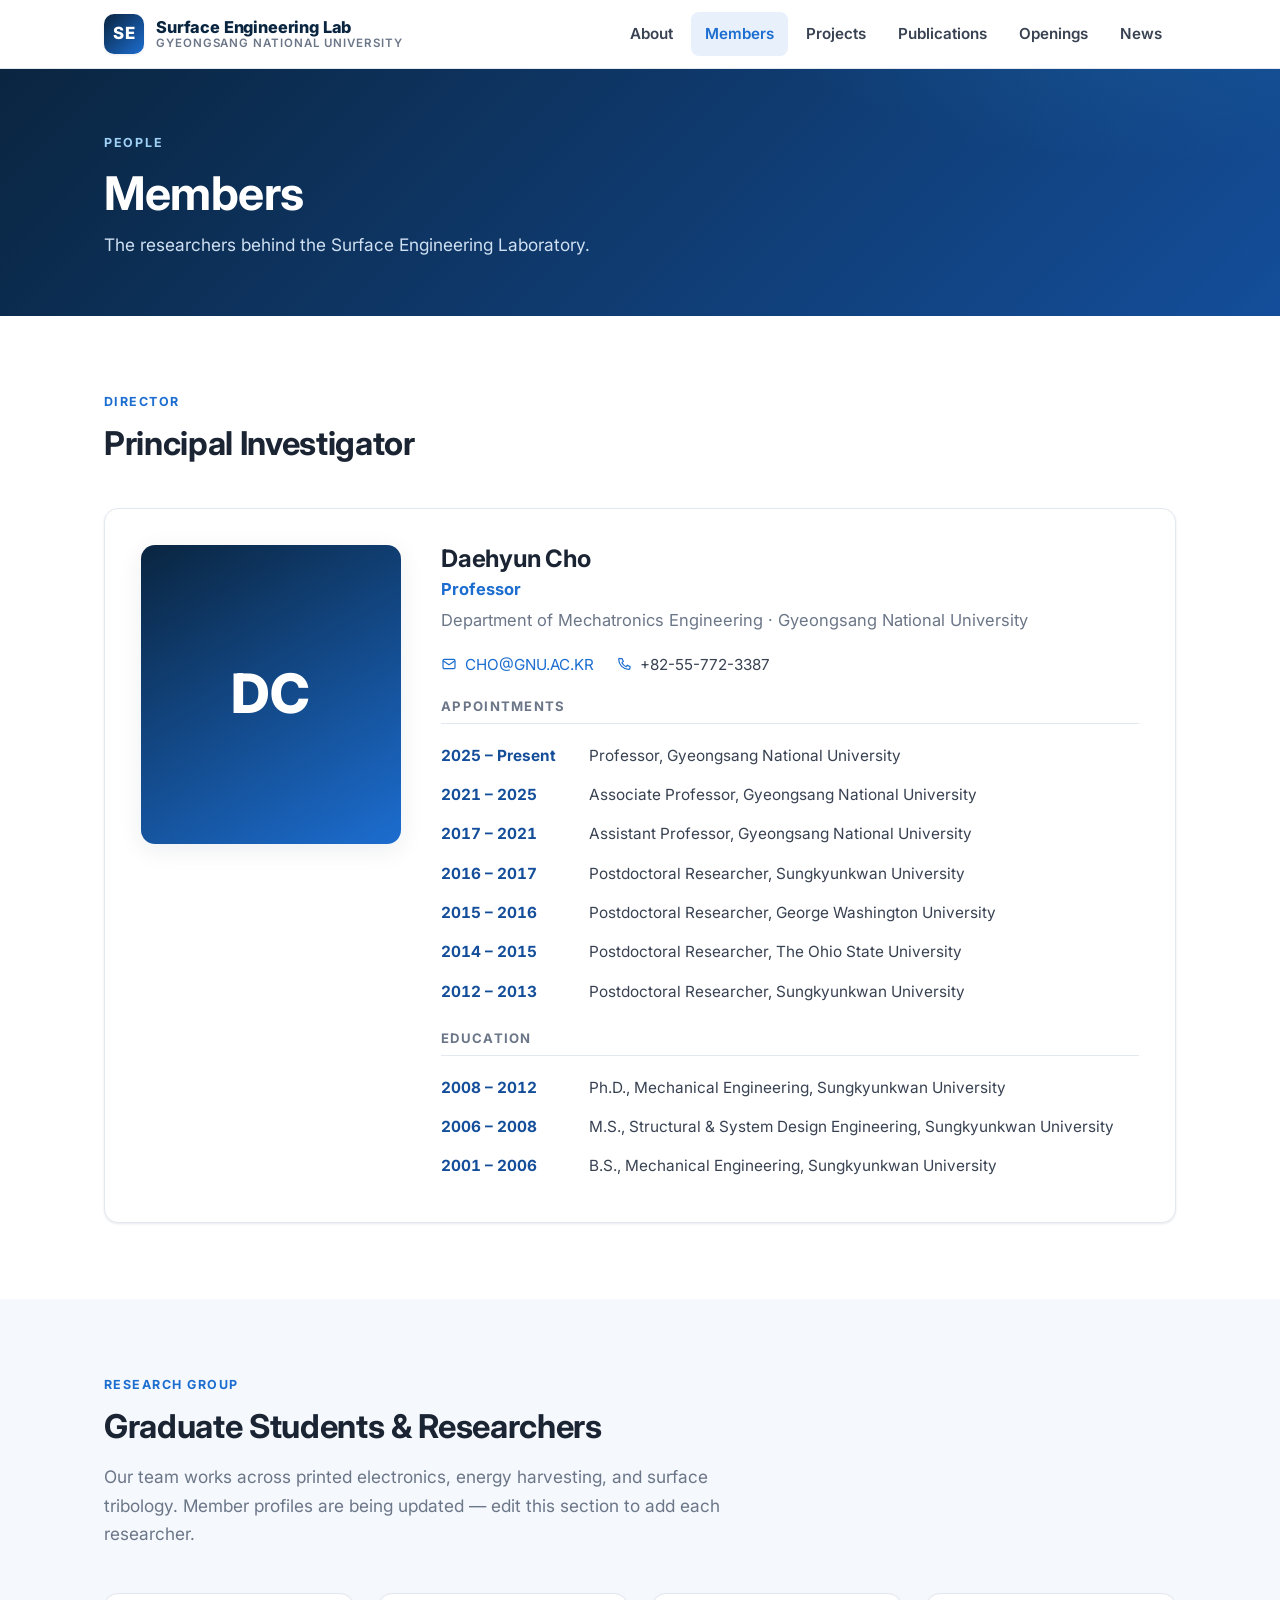
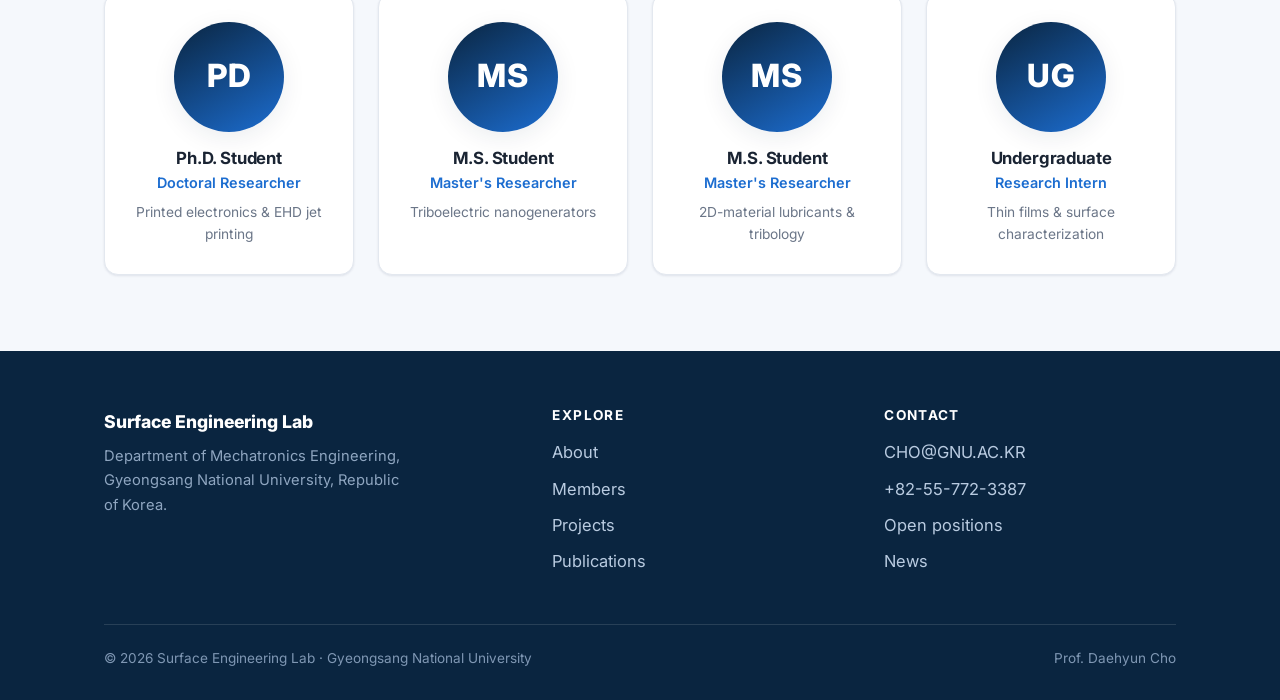
==== members.html @ e415a3ab "Add files via upload" ====
<!DOCTYPE html>
<html lang="en">
<head>
<meta charset="UTF-8" />
<meta name="viewport" content="width=device-width, initial-scale=1.0" />
<title>Members · Surface Engineering Lab</title>
<meta name="description" content="People of the Surface Engineering Laboratory — Prof. Daehyun Cho and lab members." />
<link rel="preconnect" href="https://fonts.googleapis.com" />
<link rel="preconnect" href="https://fonts.gstatic.com" crossorigin />
<link href="https://fonts.googleapis.com/css2?family=Inter:wght@400;500;600;700;800&display=swap" rel="stylesheet" />
<link rel="stylesheet" href="style.css" />
</head>
<body>

<header class="site-header">
  <nav class="nav">
    <a class="brand" href="index.html">
      <span class="logo">SE</span>
      <span class="brand-text">
        <span class="name">Surface Engineering Lab</span>
        <span class="sub">Gyeongsang National University</span>
      </span>
    </a>
    <button class="nav-toggle" aria-label="Toggle menu" onclick="document.getElementById('menu').classList.toggle('open')">
      <span></span><span></span><span></span>
    </button>
    <ul class="nav-links" id="menu">
      <li><a href="index.html">About</a></li>
      <li><a href="members.html" class="active">Members</a></li>
      <li><a href="projects.html">Projects</a></li>
      <li><a href="publications.html">Publications</a></li>
      <li><a href="openings.html">Openings</a></li>
      <li><a href="news.html">News</a></li>
    </ul>
  </nav>
</header>

<div class="page-head">
  <div class="container">
    <div class="kicker">People</div>
    <h1>Members</h1>
    <p>The researchers behind the Surface Engineering Laboratory.</p>
  </div>
</div>

<!-- ===== Director ===== -->
<section>
  <div class="container">
    <div class="section-head">
      <div class="kicker">Director</div>
      <h2>Principal Investigator</h2>
    </div>

    <div class="profile">
      <div class="avatar"><span class="initials">DC</span></div>
      <div class="profile-body">
        <h3>Daehyun Cho</h3>
        <div class="profile-role">Professor</div>
        <div class="profile-affil">Department of Mechatronics Engineering · Gyeongsang National University</div>

        <div class="contact-row">
          <span>
            <svg viewBox="0 0 24 24" fill="none" stroke="currentColor" stroke-width="1.8"><rect x="3" y="5" width="18" height="14" rx="2"/><path d="M3 7l9 6 9-6"/></svg>
            <a href="mailto:CHO@GNU.AC.KR">CHO@GNU.AC.KR</a>
          </span>
          <span>
            <svg viewBox="0 0 24 24" fill="none" stroke="currentColor" stroke-width="1.8"><path d="M4 5c0 8 7 15 15 15 1 0 2-1 2-2v-2l-4-2-2 2c-2-1-5-4-6-6l2-2-2-4H6C5 3 4 4 4 5z"/></svg>
            +82-55-772-3387
          </span>
        </div>

        <div class="cv-block">
          <h4>Appointments</h4>
          <ul class="timeline">
            <li><span class="yr">2025 – Present</span><span class="what">Professor, Gyeongsang National University</span></li>
            <li><span class="yr">2021 – 2025</span><span class="what">Associate Professor, Gyeongsang National University</span></li>
            <li><span class="yr">2017 – 2021</span><span class="what">Assistant Professor, Gyeongsang National University</span></li>
            <li><span class="yr">2016 – 2017</span><span class="what">Postdoctoral Researcher, Sungkyunkwan University</span></li>
            <li><span class="yr">2015 – 2016</span><span class="what">Postdoctoral Researcher, George Washington University</span></li>
            <li><span class="yr">2014 – 2015</span><span class="what">Postdoctoral Researcher, The Ohio State University</span></li>
            <li><span class="yr">2012 – 2013</span><span class="what">Postdoctoral Researcher, Sungkyunkwan University</span></li>
          </ul>
        </div>

        <div class="cv-block">
          <h4>Education</h4>
          <ul class="timeline">
            <li><span class="yr">2008 – 2012</span><span class="what">Ph.D., Mechanical Engineering, Sungkyunkwan University</span></li>
            <li><span class="yr">2006 – 2008</span><span class="what">M.S., Structural &amp; System Design Engineering, Sungkyunkwan University</span></li>
            <li><span class="yr">2001 – 2006</span><span class="what">B.S., Mechanical Engineering, Sungkyunkwan University</span></li>
          </ul>
        </div>
      </div>
    </div>
  </div>
</section>

<!-- ===== Group members =====
     NOTE: Replace the placeholder cards below with your actual lab members.
     Duplicate a <div class="card member"> block for each person and edit the
     initials, name, role, and research topic. -->
<section class="section-alt">
  <div class="container">
    <div class="section-head">
      <div class="kicker">Research Group</div>
      <h2>Graduate Students &amp; Researchers</h2>
      <p>Our team works across printed electronics, energy harvesting, and surface tribology. Member profiles are being updated — edit this section to add each researcher.</p>
    </div>

    <div class="grid grid-4">
      <div class="card member">
        <div class="avatar"><span class="initials">PD</span></div>
        <h4>Ph.D. Student</h4>
        <div class="role">Doctoral Researcher</div>
        <div class="topic">Printed electronics &amp; EHD jet printing</div>
      </div>
      <div class="card member">
        <div class="avatar"><span class="initials">MS</span></div>
        <h4>M.S. Student</h4>
        <div class="role">Master's Researcher</div>
        <div class="topic">Triboelectric nanogenerators</div>
      </div>
      <div class="card member">
        <div class="avatar"><span class="initials">MS</span></div>
        <h4>M.S. Student</h4>
        <div class="role">Master's Researcher</div>
        <div class="topic">2D-material lubricants &amp; tribology</div>
      </div>
      <div class="card member">
        <div class="avatar"><span class="initials">UG</span></div>
        <h4>Undergraduate</h4>
        <div class="role">Research Intern</div>
        <div class="topic">Thin films &amp; surface characterization</div>
      </div>
    </div>
  </div>
</section>

<footer class="site-footer">
  <div class="container">
    <div class="footer-grid">
      <div class="footer-brand">
        <div class="name">Surface Engineering Lab</div>
        <p>Department of Mechatronics Engineering, Gyeongsang National University, Republic of Korea.</p>
      </div>
      <div>
        <h4>Explore</h4>
        <ul class="footer-links">
          <li><a href="index.html">About</a></li>
          <li><a href="members.html">Members</a></li>
          <li><a href="projects.html">Projects</a></li>
          <li><a href="publications.html">Publications</a></li>
        </ul>
      </div>
      <div>
        <h4>Contact</h4>
        <ul class="footer-links">
          <li><a href="mailto:CHO@GNU.AC.KR">CHO@GNU.AC.KR</a></li>
          <li>+82-55-772-3387</li>
          <li><a href="openings.html">Open positions</a></li>
          <li><a href="news.html">News</a></li>
        </ul>
      </div>
    </div>
    <div class="footer-bottom">
      <span>© 2026 Surface Engineering Lab · Gyeongsang National University</span>
      <span>Prof. Daehyun Cho</span>
    </div>
  </div>
</footer>

</body>
</html>
---- style.css ----
/* =========================================================
   Surface Engineering Lab — Shared Stylesheet
   Deep blue academic theme
   ========================================================= */

:root {
  --navy:        #0a2540;
  --navy-2:      #103a63;
  --blue:        #1c6dd0;
  --blue-dark:   #144e9a;
  --blue-light:  #e8f1fb;
  --accent:      #2f9ce0;
  --ink:         #1a2433;
  --body:        #43506180;
  --text:        #384252;
  --muted:       #6b7688;
  --line:        #e3e8ef;
  --bg:          #ffffff;
  --bg-soft:     #f5f8fc;
  --bg-softer:   #eef3f9;
  --shadow-sm:   0 1px 3px rgba(10,37,64,.06), 0 1px 2px rgba(10,37,64,.04);
  --shadow-md:   0 6px 24px rgba(10,37,64,.08);
  --shadow-lg:   0 18px 48px rgba(10,37,64,.14);
  --radius:      14px;
  --radius-sm:   9px;
  --maxw:        1120px;
  --font: "Inter", -apple-system, BlinkMacSystemFont, "Segoe UI", Roboto, Helvetica, Arial, sans-serif;
}

* { box-sizing: border-box; }

html { scroll-behavior: smooth; }

body {
  margin: 0;
  font-family: var(--font);
  color: var(--text);
  background: var(--bg);
  line-height: 1.65;
  font-size: 16.5px;
  -webkit-font-smoothing: antialiased;
  text-rendering: optimizeLegibility;
}

h1, h2, h3, h4 { color: var(--ink); line-height: 1.2; margin: 0 0 .5em; font-weight: 700; letter-spacing: -.01em; }
h1 { font-size: clamp(2rem, 4vw, 2.9rem); }
h2 { font-size: clamp(1.5rem, 3vw, 2.05rem); }
h3 { font-size: 1.22rem; }
p  { margin: 0 0 1rem; }
a  { color: var(--blue); text-decoration: none; transition: color .15s ease; }
a:hover { color: var(--blue-dark); }

.container { max-width: var(--maxw); margin: 0 auto; padding: 0 24px; }

/* ---------- Top navigation ---------- */
.site-header {
  position: sticky; top: 0; z-index: 100;
  background: rgba(255,255,255,.88);
  backdrop-filter: saturate(180%) blur(12px);
  border-bottom: 1px solid var(--line);
}
.nav {
  display: flex; align-items: center; justify-content: space-between;
  height: 68px; max-width: var(--maxw); margin: 0 auto; padding: 0 24px;
}
.brand { display: flex; align-items: center; gap: 12px; }
.brand .logo {
  width: 40px; height: 40px; border-radius: 10px; flex: none;
  background: linear-gradient(135deg, var(--navy), var(--blue));
  display: grid; place-items: center; color: #fff; font-weight: 800;
  font-size: 1.05rem; letter-spacing: .5px; box-shadow: var(--shadow-sm);
}
.brand-text { display: flex; flex-direction: column; line-height: 1.15; }
.brand-text .name { font-weight: 800; color: var(--navy); font-size: 1.02rem; letter-spacing: -.01em; }
.brand-text .sub  { font-size: .72rem; color: var(--muted); font-weight: 600; text-transform: uppercase; letter-spacing: .08em; }

.nav-links { display: flex; align-items: center; gap: 4px; list-style: none; margin: 0; padding: 0; }
.nav-links a {
  display: block; padding: 9px 14px; border-radius: 8px; color: var(--text);
  font-weight: 600; font-size: .95rem; transition: background .15s ease, color .15s ease;
}
.nav-links a:hover { background: var(--bg-softer); color: var(--navy); }
.nav-links a.active { color: var(--blue); background: var(--blue-light); }

.nav-toggle {
  display: none; background: none; border: 0; cursor: pointer; padding: 8px;
  width: 42px; height: 42px; border-radius: 8px;
}
.nav-toggle span { display: block; width: 22px; height: 2px; background: var(--navy); margin: 4px auto; border-radius: 2px; transition: .2s; }

/* ---------- Hero ---------- */
.hero {
  position: relative; overflow: hidden;
  background:
    radial-gradient(1000px 500px at 85% -10%, rgba(47,156,224,.30), transparent 60%),
    radial-gradient(900px 600px at 5% 120%, rgba(28,109,208,.28), transparent 55%),
    linear-gradient(135deg, var(--navy) 0%, var(--navy-2) 55%, var(--blue-dark) 100%);
  color: #eaf2fb;
}
.hero::after {
  content: ""; position: absolute; inset: 0; pointer-events: none;
  background-image:
    linear-gradient(rgba(255,255,255,.05) 1px, transparent 1px),
    linear-gradient(90deg, rgba(255,255,255,.05) 1px, transparent 1px);
  background-size: 46px 46px; mask-image: radial-gradient(80% 80% at 70% 20%, #000, transparent 75%);
}
.hero-inner { position: relative; z-index: 1; padding: 92px 24px 84px; max-width: var(--maxw); margin: 0 auto; }
.hero .eyebrow {
  display: inline-block; font-size: .8rem; font-weight: 700; letter-spacing: .14em;
  text-transform: uppercase; color: #9fd0f5; margin-bottom: 18px;
  border: 1px solid rgba(159,208,245,.35); padding: 6px 14px; border-radius: 999px;
  background: rgba(255,255,255,.05);
}
.hero h1 { color: #fff; max-width: 16ch; margin-bottom: 20px; }
.hero p.lead { font-size: 1.18rem; color: #cfe0f2; max-width: 62ch; margin-bottom: 32px; }
.hero-actions { display: flex; flex-wrap: wrap; gap: 14px; }

.btn {
  display: inline-flex; align-items: center; gap: 8px; font-weight: 700; font-size: .97rem;
  padding: 13px 24px; border-radius: 10px; cursor: pointer; border: 1px solid transparent;
  transition: transform .12s ease, box-shadow .15s ease, background .15s ease;
}
.btn:hover { transform: translateY(-2px); }
.btn-primary { background: #fff; color: var(--navy); box-shadow: var(--shadow-md); }
.btn-primary:hover { color: var(--blue-dark); }
.btn-ghost { background: rgba(255,255,255,.08); color: #fff; border-color: rgba(255,255,255,.35); }
.btn-ghost:hover { background: rgba(255,255,255,.16); color: #fff; }
.btn-blue { background: var(--blue); color:#fff; box-shadow: var(--shadow-md); }
.btn-blue:hover { color:#fff; background: var(--blue-dark); }

/* ---------- Page header (non-hero pages) ---------- */
.page-head {
  background:
    radial-gradient(700px 320px at 90% -40%, rgba(47,156,224,.20), transparent 60%),
    linear-gradient(135deg, var(--navy), var(--blue-dark));
  color: #fff; padding: 64px 24px 56px;
}
.page-head .container { padding: 0 24px; }
.page-head .kicker { color:#9fd0f5; font-weight:700; letter-spacing:.14em; text-transform:uppercase; font-size:.78rem; margin-bottom:12px; }
.page-head h1 { color: #fff; margin-bottom: 10px; }
.page-head p { color: #cfe0f2; max-width: 60ch; margin: 0; font-size: 1.08rem; }

/* ---------- Sections ---------- */
section { padding: 76px 0; }
section.tight { padding: 56px 0; }
.section-alt { background: var(--bg-soft); }
.section-head { max-width: 62ch; margin-bottom: 44px; }
.section-head .kicker { color: var(--blue); font-weight: 700; letter-spacing: .12em; text-transform: uppercase; font-size: .78rem; margin-bottom: 12px; }
.section-head p { color: var(--muted); font-size: 1.08rem; }
.center { text-align: center; margin-left: auto; margin-right: auto; }

/* ---------- Cards & grids ---------- */
.grid { display: grid; gap: 24px; }
.grid-2 { grid-template-columns: repeat(2, 1fr); }
.grid-3 { grid-template-columns: repeat(3, 1fr); }
.grid-4 { grid-template-columns: repeat(4, 1fr); }

.card {
  background: var(--bg); border: 1px solid var(--line); border-radius: var(--radius);
  padding: 28px; box-shadow: var(--shadow-sm); transition: transform .18s ease, box-shadow .18s ease, border-color .18s ease;
}
.card:hover { transform: translateY(-4px); box-shadow: var(--shadow-md); border-color: #cfe0f2; }
.card .icon {
  width: 46px; height: 46px; border-radius: 12px; display: grid; place-items: center;
  background: var(--blue-light); color: var(--blue); margin-bottom: 18px;
}
.card .icon svg { width: 24px; height: 24px; }
.card h3 { margin-bottom: 8px; }
.card p { color: var(--muted); margin: 0; font-size: .98rem; }

/* ---------- Research area accent bar ---------- */
.area-card { position: relative; overflow: hidden; }
.area-card::before {
  content: ""; position: absolute; left: 0; top: 0; bottom: 0; width: 4px;
  background: linear-gradient(var(--blue), var(--accent));
}

/* ---------- Director / profile ---------- */
.profile {
  display: grid; grid-template-columns: 260px 1fr; gap: 40px; align-items: start;
  background: var(--bg); border: 1px solid var(--line); border-radius: var(--radius);
  padding: 36px; box-shadow: var(--shadow-sm);
}
.avatar {
  aspect-ratio: 1/1.15; border-radius: var(--radius); overflow: hidden;
  background: linear-gradient(150deg, var(--navy), var(--blue));
  display: grid; place-items: center; color: #fff; box-shadow: var(--shadow-md);
}
.avatar .initials { font-size: 3.4rem; font-weight: 800; letter-spacing: 1px; }
.profile-body h3 { font-size: 1.5rem; margin-bottom: 2px; }
.profile-role { color: var(--blue); font-weight: 700; margin-bottom: 4px; }
.profile-affil { color: var(--muted); margin-bottom: 18px; }
.contact-row { display: flex; flex-wrap: wrap; gap: 10px 22px; margin-bottom: 22px; font-size: .95rem; }
.contact-row span { display: inline-flex; align-items: center; gap: 8px; color: var(--text); }
.contact-row svg { width: 16px; height: 16px; color: var(--blue); }

.cv-block { margin-top: 20px; }
.cv-block h4 { font-size: .82rem; text-transform: uppercase; letter-spacing: .1em; color: var(--muted); margin-bottom: 12px; border-bottom: 1px solid var(--line); padding-bottom: 8px; }
.timeline { list-style: none; margin: 0; padding: 0; }
.timeline li { display: grid; grid-template-columns: 132px 1fr; gap: 16px; padding: 7px 0; font-size: .96rem; }
.timeline .yr { color: var(--blue-dark); font-weight: 700; font-variant-numeric: tabular-nums; }
.timeline .what { color: var(--text); }

/* member placeholder cards */
.member { text-align: center; }
.member .avatar { width: 110px; aspect-ratio: 1/1; border-radius: 50%; margin: 0 auto 16px; }
.member .avatar .initials { font-size: 2rem; }
.member h4 { margin: 0 0 3px; font-size: 1.05rem; color: var(--ink); }
.member .role { color: var(--blue); font-weight: 600; font-size: .9rem; }
.member .topic { color: var(--muted); font-size: .86rem; margin-top: 6px; }

/* ---------- Projects ---------- */
.project {
  display: grid; grid-template-columns: 108px 1fr; gap: 26px; align-items: center;
  background: var(--bg); border: 1px solid var(--line); border-radius: var(--radius);
  padding: 26px 30px; box-shadow: var(--shadow-sm); transition: transform .18s ease, box-shadow .18s ease;
}
.project:hover { transform: translateY(-3px); box-shadow: var(--shadow-md); }
.project .years {
  text-align: center; background: var(--blue-light); color: var(--blue-dark); border-radius: 12px;
  padding: 14px 8px; font-weight: 800; font-variant-numeric: tabular-nums; line-height: 1.15;
}
.project .years small { display:block; font-size:.7rem; font-weight:700; color: var(--blue); letter-spacing:.06em; }
.project h3 { font-size: 1.12rem; margin-bottom: 8px; }
.project .funder { display: inline-flex; align-items:center; gap:7px; font-size: .85rem; font-weight:600; color: var(--muted); }
.project .funder::before { content:""; width:7px; height:7px; border-radius:50%; background: var(--accent); }

/* ---------- Publications ---------- */
.pub-toolbar { display:flex; flex-wrap: wrap; align-items:center; gap: 14px; margin-bottom: 30px; }
.pub-count { background: var(--navy); color:#fff; border-radius: 999px; padding: 7px 16px; font-weight:700; font-size:.9rem; }
.year-group { margin-bottom: 40px; }
.year-label {
  display: inline-flex; align-items: baseline; gap: 10px;
  font-size: 1.4rem; font-weight: 800; color: var(--navy); margin-bottom: 18px;
  padding-bottom: 8px; border-bottom: 3px solid var(--blue-light);
}
.year-label span { font-size: .8rem; font-weight: 600; color: var(--muted); }
.pub-list { list-style: none; margin: 0; padding: 0; counter-reset: none; }
.pub-item {
  display: grid; grid-template-columns: 44px 1fr; gap: 14px; padding: 16px 18px;
  border: 1px solid var(--line); border-radius: var(--radius-sm); background: var(--bg);
  margin-bottom: 12px; box-shadow: var(--shadow-sm); transition: border-color .15s ease, box-shadow .15s ease;
}
.pub-item:hover { border-color: #cfe0f2; box-shadow: var(--shadow-md); }
.pub-num {
  font-weight: 800; color: var(--blue); font-variant-numeric: tabular-nums;
  background: var(--blue-light); border-radius: 8px; height: 34px; display: grid; place-items: center; font-size: .9rem;
}
.pub-body { font-size: .97rem; }
.pub-title { color: var(--ink); font-weight: 600; }
.pub-authors { color: var(--text); }
.pub-authors .me { color: var(--blue-dark); font-weight: 800; }
.pub-venue { color: var(--muted); font-style: italic; }
.pub-venue b { color: var(--navy); font-style: normal; }

/* ---------- Openings ---------- */
.pill-list { display:flex; flex-wrap:wrap; gap: 10px; margin: 4px 0 0; padding: 0; list-style:none; }
.pill { background: var(--blue-light); color: var(--blue-dark); font-weight:600; font-size:.9rem; padding: 7px 14px; border-radius: 999px; }
.req-list { list-style: none; margin: 12px 0 0; padding: 0; }
.req-list li { position: relative; padding-left: 28px; margin-bottom: 12px; color: var(--text); }
.req-list li::before {
  content: ""; position: absolute; left: 0; top: 8px; width: 16px; height: 16px; border-radius: 50%;
  background: var(--blue-light);
  box-shadow: inset 0 0 0 2px var(--blue);
}
.callout {
  background: linear-gradient(135deg, var(--navy), var(--blue-dark)); color:#fff;
  border-radius: var(--radius); padding: 34px 36px; box-shadow: var(--shadow-md);
}
.callout h3 { color:#fff; }
.callout p { color:#cfe0f2; }

/* ---------- News ---------- */
.news-item {
  display: grid; grid-template-columns: 1fr auto; gap: 20px; align-items: center;
  background: var(--bg); border: 1px solid var(--line); border-left: 4px solid var(--blue);
  border-radius: var(--radius-sm); padding: 22px 26px; box-shadow: var(--shadow-sm);
  transition: transform .15s ease, box-shadow .15s ease;
}
.news-item:hover { transform: translateX(4px); box-shadow: var(--shadow-md); }
.news-item h3 { font-size: 1.05rem; margin: 0 0 6px; }
.news-item .outlet { font-size: .82rem; font-weight: 700; color: var(--blue); text-transform: uppercase; letter-spacing: .05em; }
.news-tag { flex: none; background: var(--bg-softer); color: var(--muted); font-size:.78rem; font-weight:700; padding:6px 12px; border-radius: 999px; white-space: nowrap; }

/* ---------- Footer ---------- */
.site-footer { background: var(--navy); color: #b9cbe0; padding: 56px 0 30px; }
.footer-grid { display: grid; grid-template-columns: 1.4fr 1fr 1fr; gap: 40px; margin-bottom: 40px; }
.site-footer h4 { color:#fff; font-size:.85rem; text-transform:uppercase; letter-spacing:.1em; margin-bottom:16px; }
.site-footer a { color:#b9cbe0; }
.site-footer a:hover { color:#fff; }
.footer-links { list-style:none; margin:0; padding:0; }
.footer-links li { margin-bottom: 9px; }
.footer-brand .name { color:#fff; font-weight:800; font-size:1.1rem; margin-bottom:8px; }
.footer-brand p { color:#8fa6c0; font-size:.92rem; max-width: 34ch; }
.footer-bottom { border-top: 1px solid rgba(255,255,255,.12); padding-top: 22px; font-size:.85rem; color:#7f97b3; display:flex; justify-content: space-between; flex-wrap: wrap; gap: 10px; }

/* ---------- Responsive ---------- */
@media (max-width: 860px) {
  .nav-links {
    position: fixed; inset: 68px 0 auto 0; flex-direction: column; align-items: stretch;
    background: #fff; border-bottom: 1px solid var(--line); padding: 12px 16px; gap: 2px;
    box-shadow: var(--shadow-md); display: none;
  }
  .nav-links.open { display: flex; }
  .nav-links a { padding: 12px 14px; font-size: 1rem; }
  .nav-toggle { display: block; }
  .grid-2, .grid-3, .grid-4 { grid-template-columns: 1fr; }
  .profile { grid-template-columns: 1fr; }
  .avatar { max-width: 200px; }
  .project { grid-template-columns: 1fr; }
  .project .years { max-width: 120px; }
  .timeline li { grid-template-columns: 110px 1fr; }
  .footer-grid { grid-template-columns: 1fr; gap: 28px; }
  .news-item { grid-template-columns: 1fr; }
}
@media (min-width: 861px) and (max-width: 1024px) {
  .grid-4 { grid-template-columns: repeat(2, 1fr); }
  .grid-3 { grid-template-columns: repeat(3, 1fr); }
}
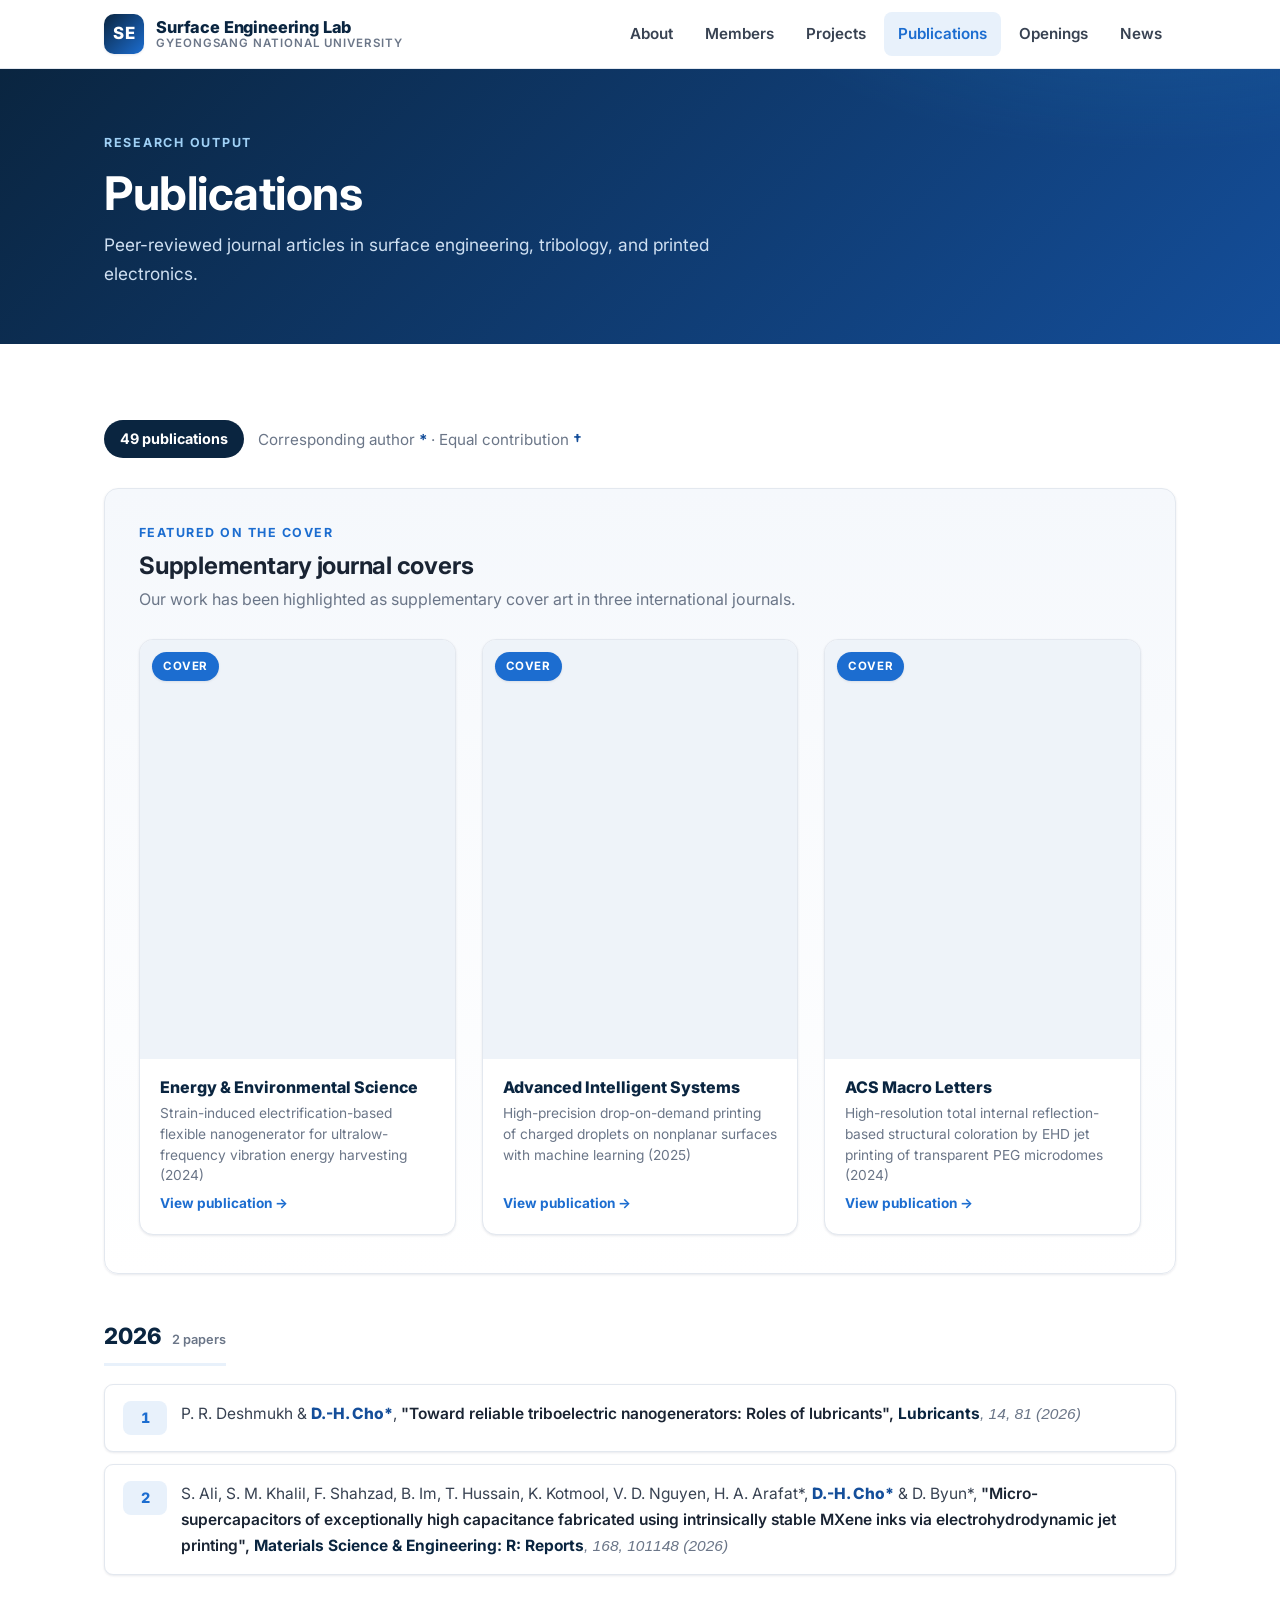
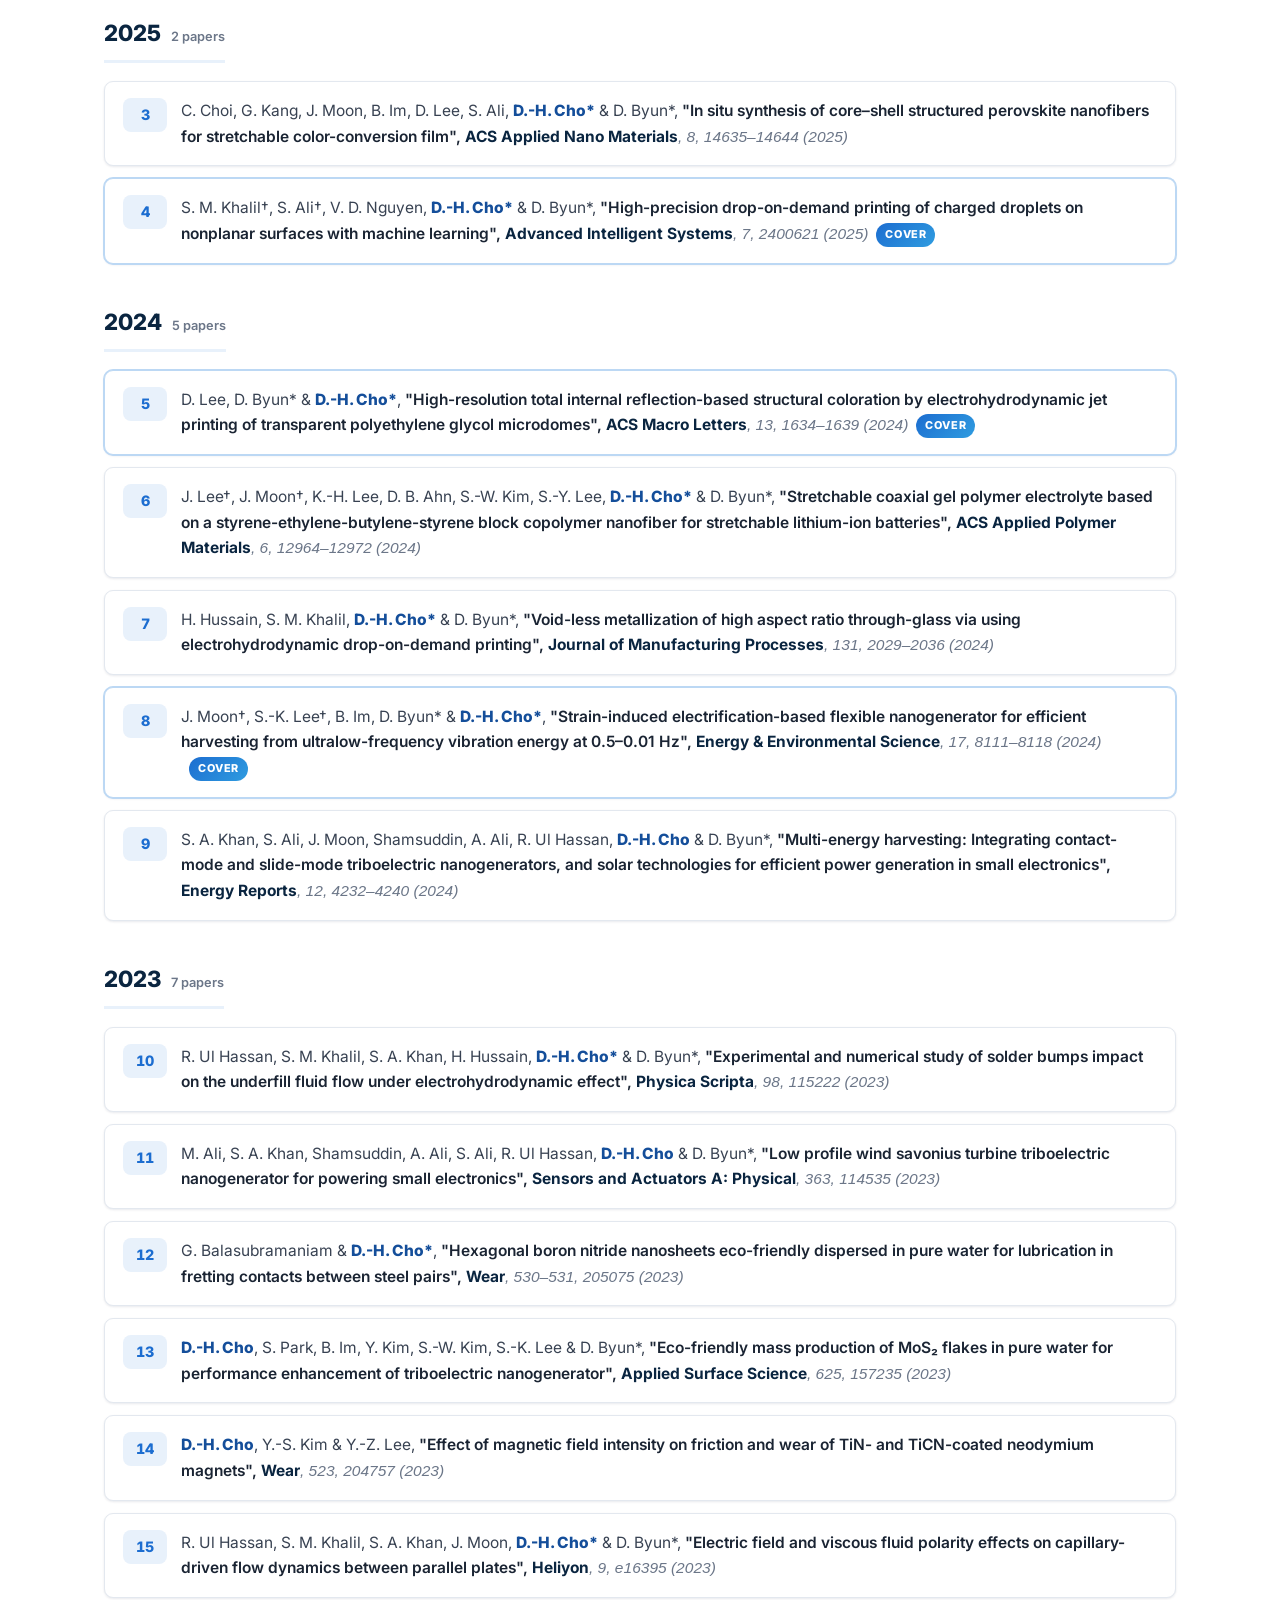
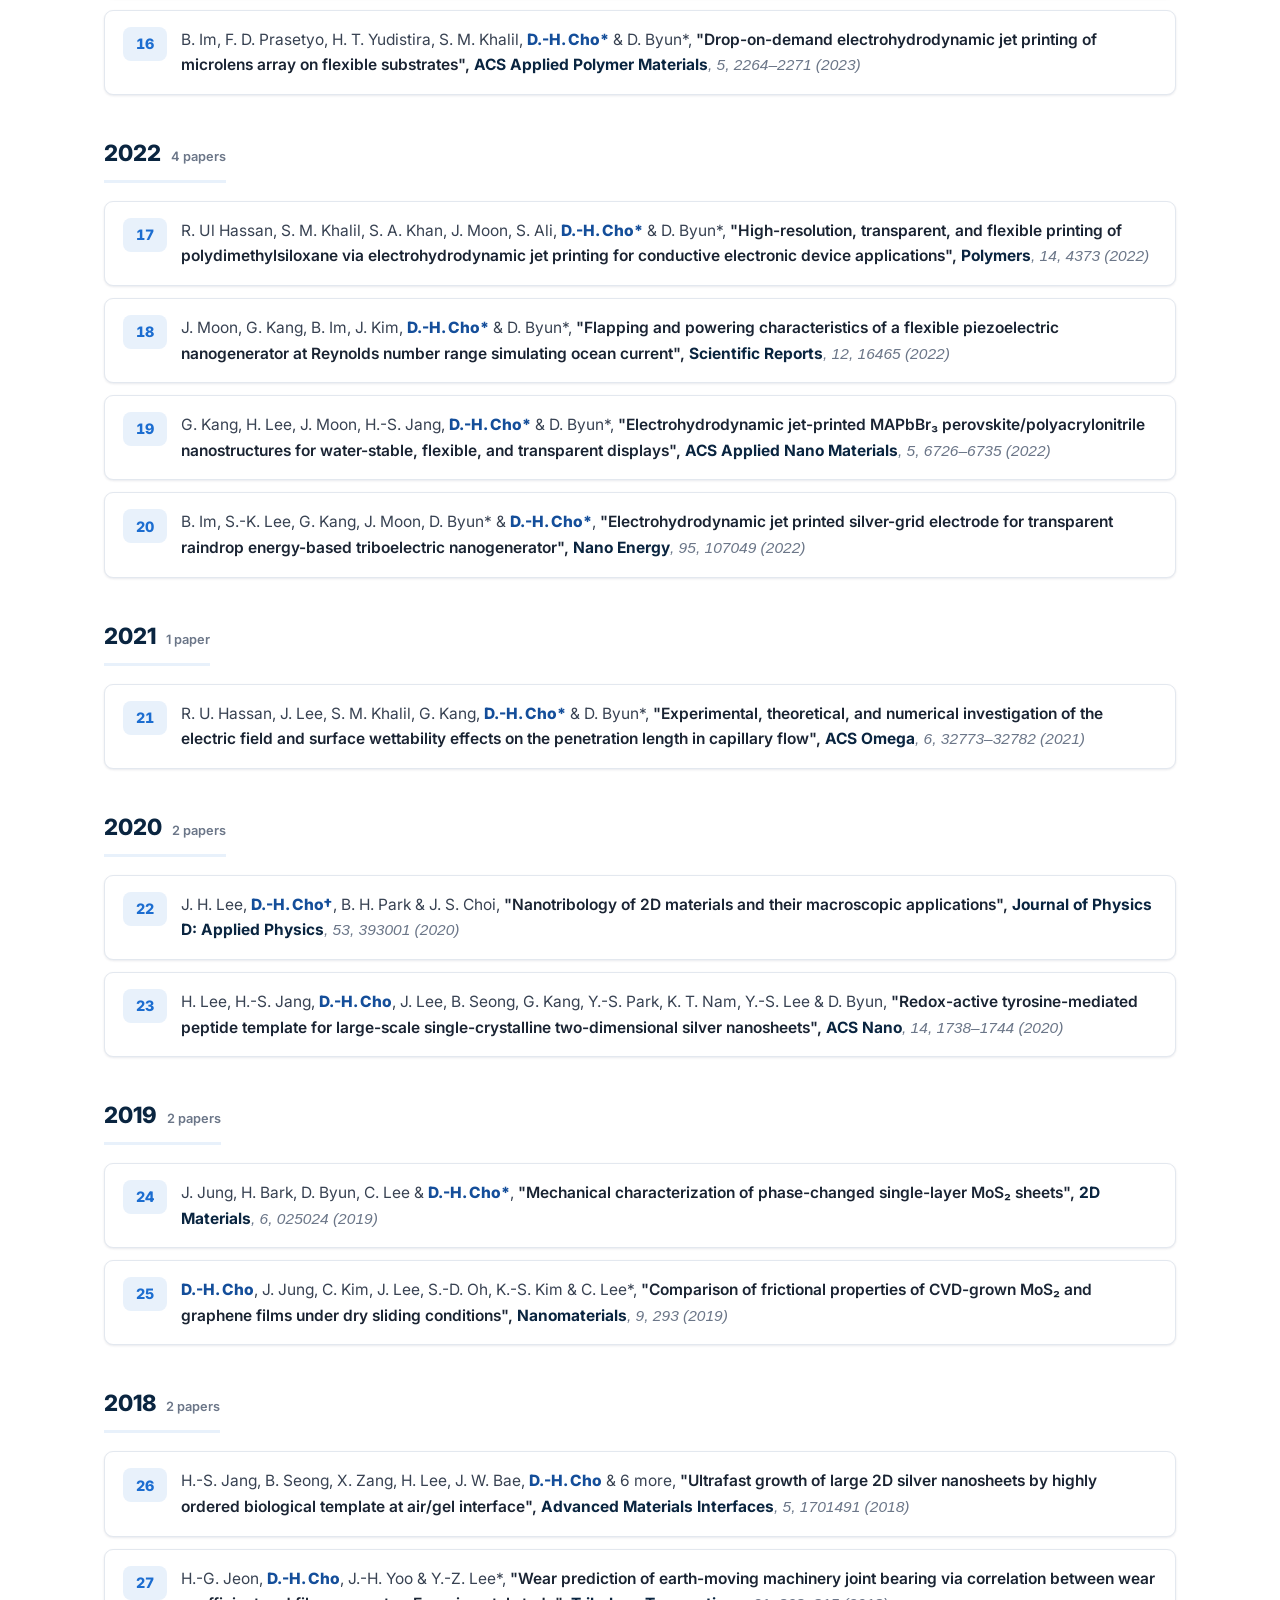
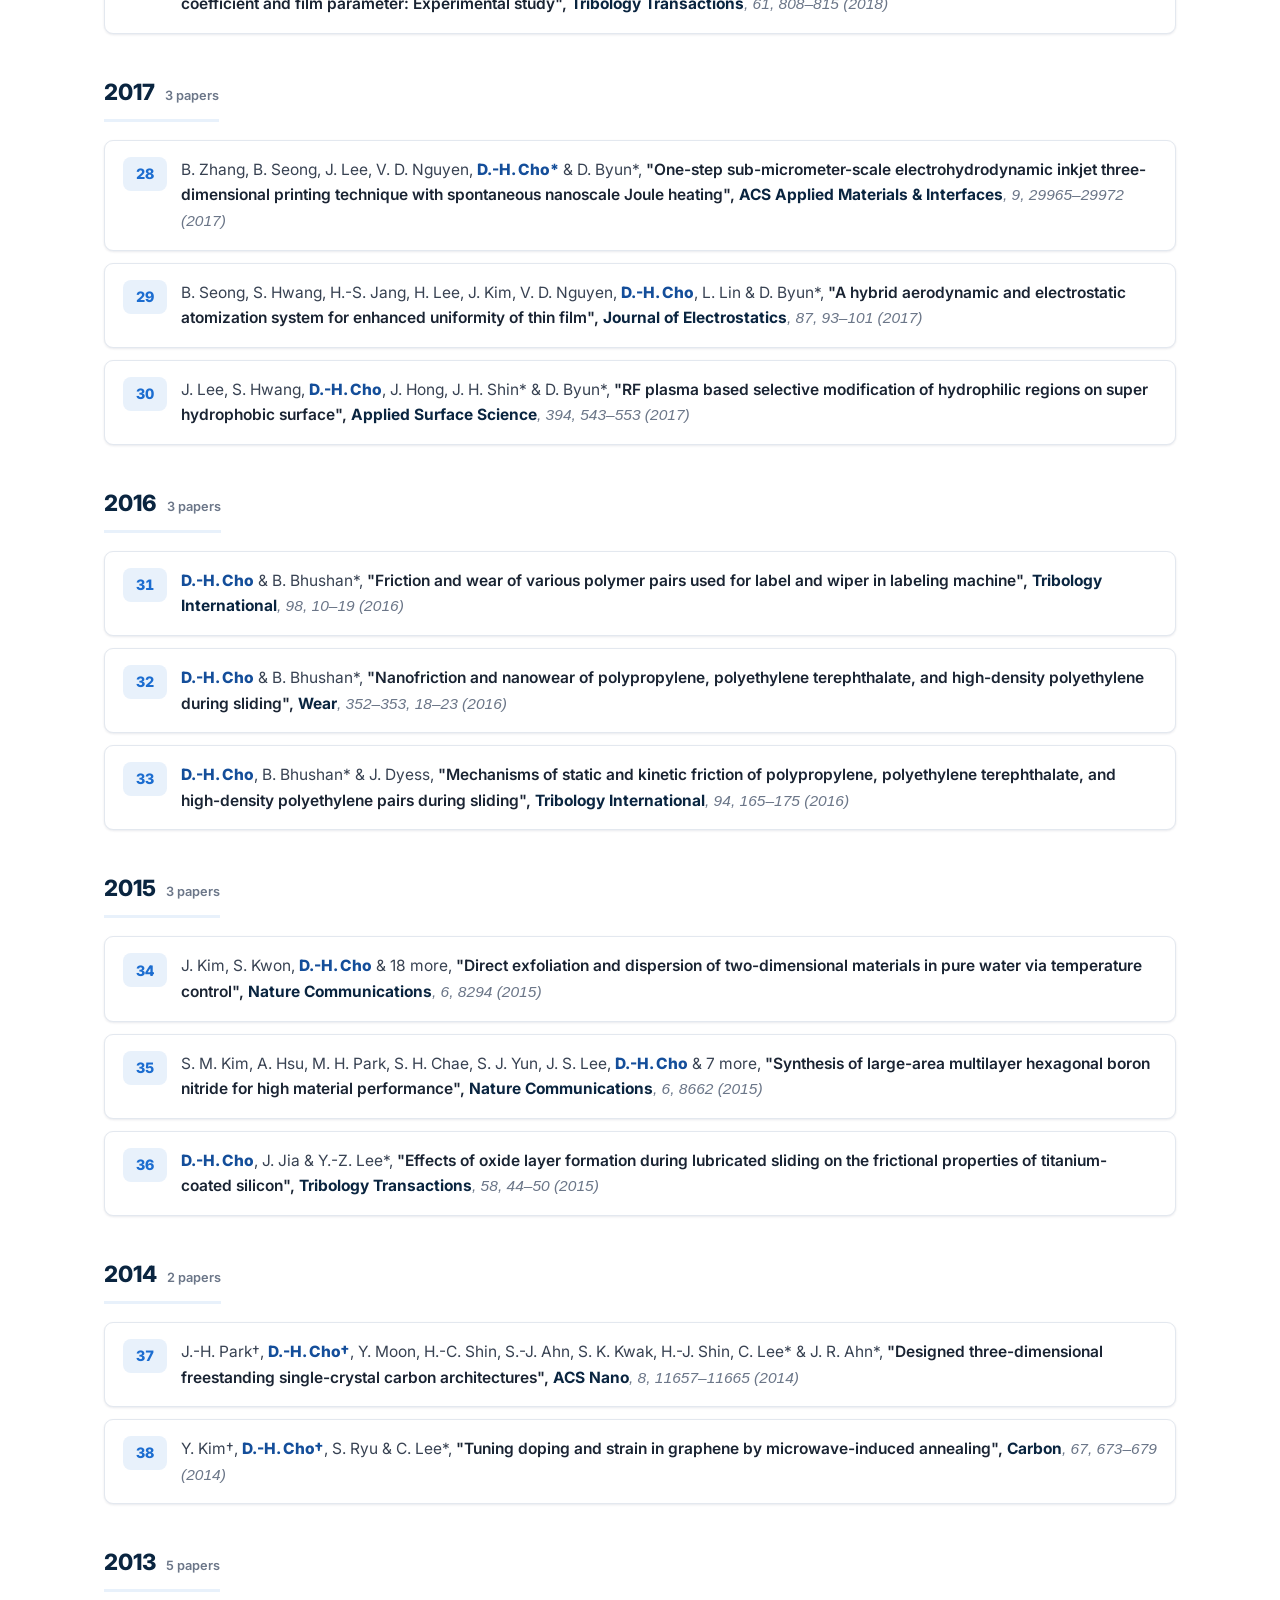
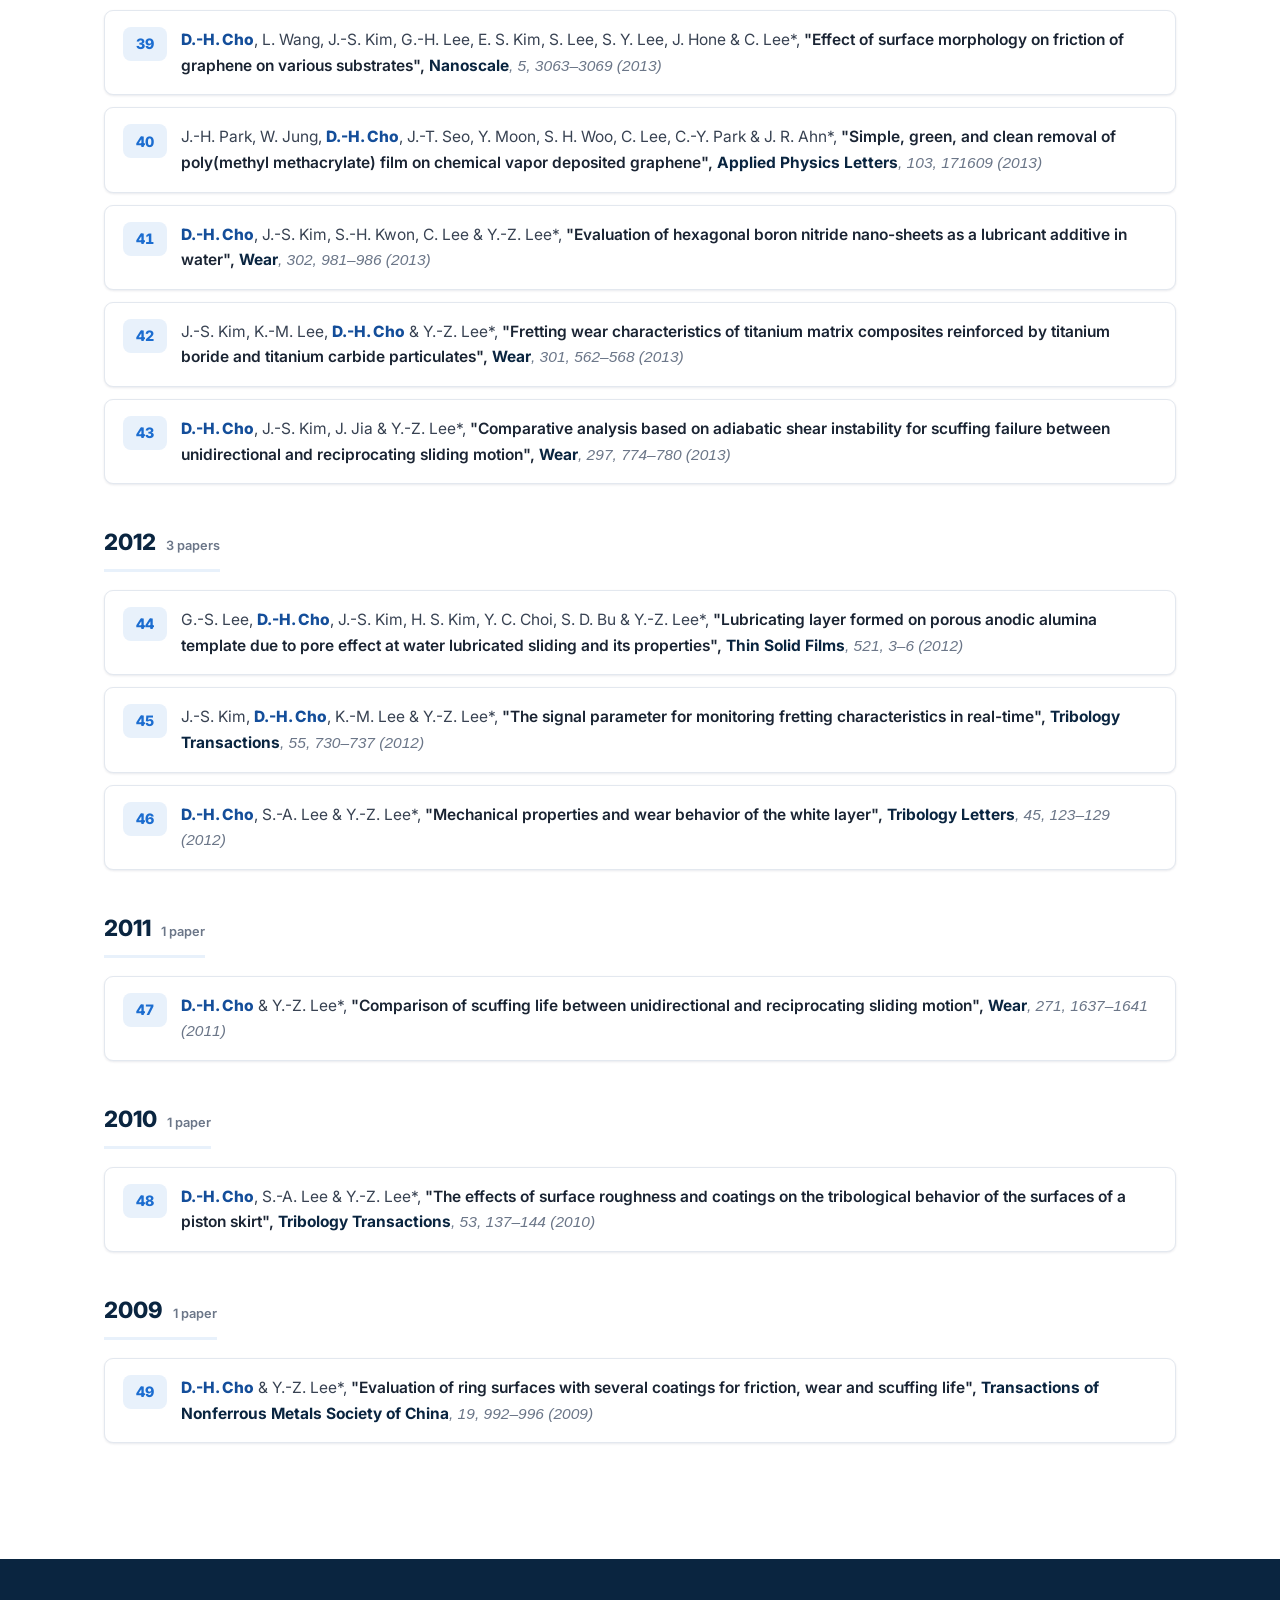
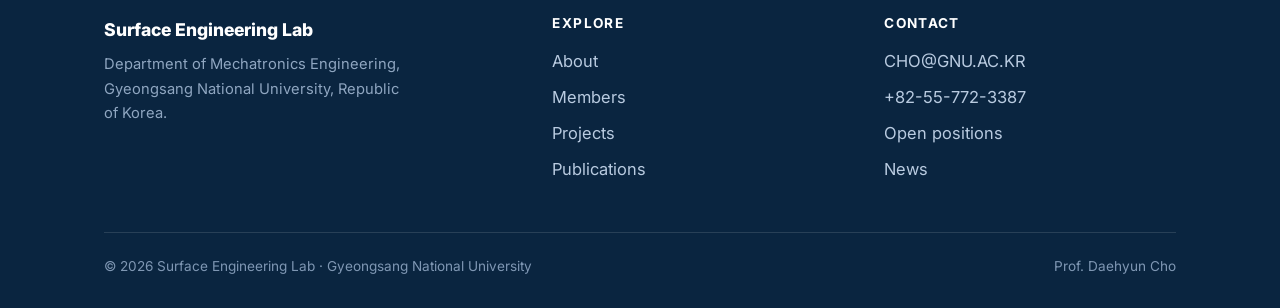
==== commit ffbcc4dc: "Add files via upload" ====
--- a/members.html
+++ b/members.html
@@ -3,8 +3,8 @@
 <head>
 <meta charset="UTF-8" />
 <meta name="viewport" content="width=device-width, initial-scale=1.0" />
-<title>Members · Surface Engineering Lab</title>
-<meta name="description" content="People of the Surface Engineering Laboratory — Prof. Daehyun Cho and lab members." />
+<title>Publications · Surface Engineering Lab</title>
+<meta name="description" content="Peer-reviewed publications of the Surface Engineering Laboratory, Gyeongsang National University." />
 <link rel="preconnect" href="https://fonts.googleapis.com" />
 <link rel="preconnect" href="https://fonts.gstatic.com" crossorigin />
 <link href="https://fonts.googleapis.com/css2?family=Inter:wght@400;500;600;700;800&display=swap" rel="stylesheet" />
@@ -26,9 +26,9 @@
     </button>
     <ul class="nav-links" id="menu">
       <li><a href="index.html">About</a></li>
-      <li><a href="members.html" class="active">Members</a></li>
+      <li><a href="members.html">Members</a></li>
       <li><a href="projects.html">Projects</a></li>
-      <li><a href="publications.html">Publications</a></li>
+      <li><a href="publications.html" class="active">Publications</a></li>
       <li><a href="openings.html">Openings</a></li>
       <li><a href="news.html">News</a></li>
     </ul>
@@ -37,102 +37,445 @@
 
 <div class="page-head">
   <div class="container">
-    <div class="kicker">People</div>
-    <h1>Members</h1>
-    <p>The researchers behind the Surface Engineering Laboratory.</p>
+    <div class="kicker">Research Output</div>
+    <h1>Publications</h1>
+    <p>Peer-reviewed journal articles in surface engineering, tribology, and printed electronics.</p>
   </div>
 </div>
 
-<!-- ===== Director ===== -->
 <section>
   <div class="container">
-    <div class="section-head">
-      <div class="kicker">Director</div>
-      <h2>Principal Investigator</h2>
-    </div>
-
-    <div class="profile">
-      <div class="avatar"><span class="initials">DC</span></div>
-      <div class="profile-body">
-        <h3>Daehyun Cho</h3>
-        <div class="profile-role">Professor</div>
-        <div class="profile-affil">Department of Mechatronics Engineering · Gyeongsang National University</div>
-
-        <div class="contact-row">
-          <span>
-            <svg viewBox="0 0 24 24" fill="none" stroke="currentColor" stroke-width="1.8"><rect x="3" y="5" width="18" height="14" rx="2"/><path d="M3 7l9 6 9-6"/></svg>
-            <a href="mailto:CHO@GNU.AC.KR">CHO@GNU.AC.KR</a>
-          </span>
-          <span>
-            <svg viewBox="0 0 24 24" fill="none" stroke="currentColor" stroke-width="1.8"><path d="M4 5c0 8 7 15 15 15 1 0 2-1 2-2v-2l-4-2-2 2c-2-1-5-4-6-6l2-2-2-4H6C5 3 4 4 4 5z"/></svg>
-            +82-55-772-3387
-          </span>
-        </div>
-
-        <div class="cv-block">
-          <h4>Appointments</h4>
-          <ul class="timeline">
-            <li><span class="yr">2025 – Present</span><span class="what">Professor, Gyeongsang National University</span></li>
-            <li><span class="yr">2021 – 2025</span><span class="what">Associate Professor, Gyeongsang National University</span></li>
-            <li><span class="yr">2017 – 2021</span><span class="what">Assistant Professor, Gyeongsang National University</span></li>
-            <li><span class="yr">2016 – 2017</span><span class="what">Postdoctoral Researcher, Sungkyunkwan University</span></li>
-            <li><span class="yr">2015 – 2016</span><span class="what">Postdoctoral Researcher, George Washington University</span></li>
-            <li><span class="yr">2014 – 2015</span><span class="what">Postdoctoral Researcher, The Ohio State University</span></li>
-            <li><span class="yr">2012 – 2013</span><span class="what">Postdoctoral Researcher, Sungkyunkwan University</span></li>
-          </ul>
-        </div>
-
-        <div class="cv-block">
-          <h4>Education</h4>
-          <ul class="timeline">
-            <li><span class="yr">2008 – 2012</span><span class="what">Ph.D., Mechanical Engineering, Sungkyunkwan University</span></li>
-            <li><span class="yr">2006 – 2008</span><span class="what">M.S., Structural &amp; System Design Engineering, Sungkyunkwan University</span></li>
-            <li><span class="yr">2001 – 2006</span><span class="what">B.S., Mechanical Engineering, Sungkyunkwan University</span></li>
-          </ul>
-        </div>
+    <div class="pub-toolbar">
+      <span class="pub-count">49 publications</span>
+      <span style="color:var(--muted);font-size:.95rem">Corresponding author <span style="color:var(--blue-dark);font-weight:700">*</span> · Equal contribution <span style="color:var(--blue-dark);font-weight:700">†</span></span>
+    </div>
+
+    <!-- ===== Featured journal covers =====
+         To show the real cover art, save each image into a "covers/" folder next
+         to this file, using EXACTLY these filenames:
+           covers/energy-environ-sci.jpg   (Energy & Environmental Science)
+           covers/adv-intell-syst.jpg      (Advanced Intelligent Systems)
+           covers/acs-macro-lett.jpg       (ACS Macro Letters)
+         Until the files exist, a striped placeholder is shown automatically. -->
+    <div class="cover-showcase">
+      <div class="kicker">Featured on the Cover</div>
+      <h2>Supplementary journal covers</h2>
+      <p class="sub">Our work has been highlighted as supplementary cover art in three international journals.</p>
+      <div class="cover-grid">
+
+        <a class="cover-card" href="#pub8">
+          <div class="cover-frame">
+            <span class="cover-ribbon">Cover</span>
+            <img src="covers/energy-environ-sci.jpg" alt="Energy &amp; Environmental Science supplementary cover" onerror="this.style.display='none'">
+            <div class="cover-ph"><strong>Energy &amp; Environmental Science</strong><span>Add covers/energy-environ-sci.jpg</span></div>
+          </div>
+          <div class="cover-meta">
+            <span class="cover-journal">Energy &amp; Environmental Science</span>
+            <span class="cover-desc">Strain-induced electrification-based flexible nanogenerator for ultralow-frequency vibration energy harvesting (2024)</span>
+            <span class="cover-link">View publication →</span>
+          </div>
+        </a>
+
+        <a class="cover-card" href="#pub4">
+          <div class="cover-frame">
+            <span class="cover-ribbon">Cover</span>
+            <img src="covers/adv-intell-syst.jpg" alt="Advanced Intelligent Systems supplementary cover" onerror="this.style.display='none'">
+            <div class="cover-ph"><strong>Advanced Intelligent Systems</strong><span>Add covers/adv-intell-syst.jpg</span></div>
+          </div>
+          <div class="cover-meta">
+            <span class="cover-journal">Advanced Intelligent Systems</span>
+            <span class="cover-desc">High-precision drop-on-demand printing of charged droplets on nonplanar surfaces with machine learning (2025)</span>
+            <span class="cover-link">View publication →</span>
+          </div>
+        </a>
+
+        <a class="cover-card" href="#pub5">
+          <div class="cover-frame">
+            <span class="cover-ribbon">Cover</span>
+            <img src="covers/acs-macro-lett.jpg" alt="ACS Macro Letters supplementary cover" onerror="this.style.display='none'">
+            <div class="cover-ph"><strong>ACS Macro Letters</strong><span>Add covers/acs-macro-lett.jpg</span></div>
+          </div>
+          <div class="cover-meta">
+            <span class="cover-journal">ACS Macro Letters</span>
+            <span class="cover-desc">High-resolution total internal reflection-based structural coloration by EHD jet printing of transparent PEG microdomes (2024)</span>
+            <span class="cover-link">View publication →</span>
+          </div>
+        </a>
+
       </div>
     </div>
-  </div>
-</section>
-
-<!-- ===== Group members =====
-     NOTE: Replace the placeholder cards below with your actual lab members.
-     Duplicate a <div class="card member"> block for each person and edit the
-     initials, name, role, and research topic. -->
-<section class="section-alt">
-  <div class="container">
-    <div class="section-head">
-      <div class="kicker">Research Group</div>
-      <h2>Graduate Students &amp; Researchers</h2>
-      <p>Our team works across printed electronics, energy harvesting, and surface tribology. Member profiles are being updated — edit this section to add each researcher.</p>
-    </div>
-
-    <div class="grid grid-4">
-      <div class="card member">
-        <div class="avatar"><span class="initials">PD</span></div>
-        <h4>Ph.D. Student</h4>
-        <div class="role">Doctoral Researcher</div>
-        <div class="topic">Printed electronics &amp; EHD jet printing</div>
-      </div>
-      <div class="card member">
-        <div class="avatar"><span class="initials">MS</span></div>
-        <h4>M.S. Student</h4>
-        <div class="role">Master's Researcher</div>
-        <div class="topic">Triboelectric nanogenerators</div>
-      </div>
-      <div class="card member">
-        <div class="avatar"><span class="initials">MS</span></div>
-        <h4>M.S. Student</h4>
-        <div class="role">Master's Researcher</div>
-        <div class="topic">2D-material lubricants &amp; tribology</div>
-      </div>
-      <div class="card member">
-        <div class="avatar"><span class="initials">UG</span></div>
-        <h4>Undergraduate</h4>
-        <div class="role">Research Intern</div>
-        <div class="topic">Thin films &amp; surface characterization</div>
-      </div>
-    </div>
+
+    <!-- 2026 -->
+    <div class="year-group">
+      <div class="year-label">2026 <span>2 papers</span></div>
+      <ul class="pub-list">
+        <li class="pub-item"><div class="pub-num">1</div><div class="pub-body">
+          <span class="pub-authors">P. R. Deshmukh &amp; <span class="me">D.-H. Cho*</span>,</span>
+          <span class="pub-title">"Toward reliable triboelectric nanogenerators: Roles of lubricants",</span>
+          <span class="pub-venue"><b>Lubricants</b>, 14, 81 (2026)</span>
+        </div></li>
+        <li class="pub-item"><div class="pub-num">2</div><div class="pub-body">
+          <span class="pub-authors">S. Ali, S. M. Khalil, F. Shahzad, B. Im, T. Hussain, K. Kotmool, V. D. Nguyen, H. A. Arafat*, <span class="me">D.-H. Cho*</span> &amp; D. Byun*,</span>
+          <span class="pub-title">"Micro-supercapacitors of exceptionally high capacitance fabricated using intrinsically stable MXene inks via electrohydrodynamic jet printing",</span>
+          <span class="pub-venue"><b>Materials Science &amp; Engineering: R: Reports</b>, 168, 101148 (2026)</span>
+        </div></li>
+      </ul>
+    </div>
+
+    <!-- 2025 -->
+    <div class="year-group">
+      <div class="year-label">2025 <span>2 papers</span></div>
+      <ul class="pub-list">
+        <li class="pub-item"><div class="pub-num">3</div><div class="pub-body">
+          <span class="pub-authors">C. Choi, G. Kang, J. Moon, B. Im, D. Lee, S. Ali, <span class="me">D.-H. Cho*</span> &amp; D. Byun*,</span>
+          <span class="pub-title">"In situ synthesis of core–shell structured perovskite nanofibers for stretchable color-conversion film",</span>
+          <span class="pub-venue"><b>ACS Applied Nano Materials</b>, 8, 14635–14644 (2025)</span>
+        </div></li>
+        <li class="pub-item is-cover" id="pub4"><div class="pub-num">4</div><div class="pub-body">
+          <span class="pub-authors">S. M. Khalil†, S. Ali†, V. D. Nguyen, <span class="me">D.-H. Cho*</span> &amp; D. Byun*,</span>
+          <span class="pub-title">"High-precision drop-on-demand printing of charged droplets on nonplanar surfaces with machine learning",</span>
+          <span class="pub-venue"><b>Advanced Intelligent Systems</b>, 7, 2400621 (2025)</span><span class="pub-badge">Cover</span>
+        </div></li>
+      </ul>
+    </div>
+
+    <!-- 2024 -->
+    <div class="year-group">
+      <div class="year-label">2024 <span>5 papers</span></div>
+      <ul class="pub-list">
+        <li class="pub-item is-cover" id="pub5"><div class="pub-num">5</div><div class="pub-body">
+          <span class="pub-authors">D. Lee, D. Byun* &amp; <span class="me">D.-H. Cho*</span>,</span>
+          <span class="pub-title">"High-resolution total internal reflection-based structural coloration by electrohydrodynamic jet printing of transparent polyethylene glycol microdomes",</span>
+          <span class="pub-venue"><b>ACS Macro Letters</b>, 13, 1634–1639 (2024)</span><span class="pub-badge">Cover</span>
+        </div></li>
+        <li class="pub-item"><div class="pub-num">6</div><div class="pub-body">
+          <span class="pub-authors">J. Lee†, J. Moon†, K.-H. Lee, D. B. Ahn, S.-W. Kim, S.-Y. Lee, <span class="me">D.-H. Cho*</span> &amp; D. Byun*,</span>
+          <span class="pub-title">"Stretchable coaxial gel polymer electrolyte based on a styrene-ethylene-butylene-styrene block copolymer nanofiber for stretchable lithium-ion batteries",</span>
+          <span class="pub-venue"><b>ACS Applied Polymer Materials</b>, 6, 12964–12972 (2024)</span>
+        </div></li>
+        <li class="pub-item"><div class="pub-num">7</div><div class="pub-body">
+          <span class="pub-authors">H. Hussain, S. M. Khalil, <span class="me">D.-H. Cho*</span> &amp; D. Byun*,</span>
+          <span class="pub-title">"Void-less metallization of high aspect ratio through-glass via using electrohydrodynamic drop-on-demand printing",</span>
+          <span class="pub-venue"><b>Journal of Manufacturing Processes</b>, 131, 2029–2036 (2024)</span>
+        </div></li>
+        <li class="pub-item is-cover" id="pub8"><div class="pub-num">8</div><div class="pub-body">
+          <span class="pub-authors">J. Moon†, S.-K. Lee†, B. Im, D. Byun* &amp; <span class="me">D.-H. Cho*</span>,</span>
+          <span class="pub-title">"Strain-induced electrification-based flexible nanogenerator for efficient harvesting from ultralow-frequency vibration energy at 0.5–0.01 Hz",</span>
+          <span class="pub-venue"><b>Energy &amp; Environmental Science</b>, 17, 8111–8118 (2024)</span><span class="pub-badge">Cover</span>
+        </div></li>
+        <li class="pub-item"><div class="pub-num">9</div><div class="pub-body">
+          <span class="pub-authors">S. A. Khan, S. Ali, J. Moon, Shamsuddin, A. Ali, R. Ul Hassan, <span class="me">D.-H. Cho</span> &amp; D. Byun*,</span>
+          <span class="pub-title">"Multi-energy harvesting: Integrating contact-mode and slide-mode triboelectric nanogenerators, and solar technologies for efficient power generation in small electronics",</span>
+          <span class="pub-venue"><b>Energy Reports</b>, 12, 4232–4240 (2024)</span>
+        </div></li>
+      </ul>
+    </div>
+
+    <!-- 2023 -->
+    <div class="year-group">
+      <div class="year-label">2023 <span>7 papers</span></div>
+      <ul class="pub-list">
+        <li class="pub-item"><div class="pub-num">10</div><div class="pub-body">
+          <span class="pub-authors">R. Ul Hassan, S. M. Khalil, S. A. Khan, H. Hussain, <span class="me">D.-H. Cho*</span> &amp; D. Byun*,</span>
+          <span class="pub-title">"Experimental and numerical study of solder bumps impact on the underfill fluid flow under electrohydrodynamic effect",</span>
+          <span class="pub-venue"><b>Physica Scripta</b>, 98, 115222 (2023)</span>
+        </div></li>
+        <li class="pub-item"><div class="pub-num">11</div><div class="pub-body">
+          <span class="pub-authors">M. Ali, S. A. Khan, Shamsuddin, A. Ali, S. Ali, R. Ul Hassan, <span class="me">D.-H. Cho</span> &amp; D. Byun*,</span>
+          <span class="pub-title">"Low profile wind savonius turbine triboelectric nanogenerator for powering small electronics",</span>
+          <span class="pub-venue"><b>Sensors and Actuators A: Physical</b>, 363, 114535 (2023)</span>
+        </div></li>
+        <li class="pub-item"><div class="pub-num">12</div><div class="pub-body">
+          <span class="pub-authors">G. Balasubramaniam &amp; <span class="me">D.-H. Cho*</span>,</span>
+          <span class="pub-title">"Hexagonal boron nitride nanosheets eco-friendly dispersed in pure water for lubrication in fretting contacts between steel pairs",</span>
+          <span class="pub-venue"><b>Wear</b>, 530–531, 205075 (2023)</span>
+        </div></li>
+        <li class="pub-item"><div class="pub-num">13</div><div class="pub-body">
+          <span class="pub-authors"><span class="me">D.-H. Cho</span>, S. Park, B. Im, Y. Kim, S.-W. Kim, S.-K. Lee &amp; D. Byun*,</span>
+          <span class="pub-title">"Eco-friendly mass production of MoS₂ flakes in pure water for performance enhancement of triboelectric nanogenerator",</span>
+          <span class="pub-venue"><b>Applied Surface Science</b>, 625, 157235 (2023)</span>
+        </div></li>
+        <li class="pub-item"><div class="pub-num">14</div><div class="pub-body">
+          <span class="pub-authors"><span class="me">D.-H. Cho</span>, Y.-S. Kim &amp; Y.-Z. Lee,</span>
+          <span class="pub-title">"Effect of magnetic field intensity on friction and wear of TiN- and TiCN-coated neodymium magnets",</span>
+          <span class="pub-venue"><b>Wear</b>, 523, 204757 (2023)</span>
+        </div></li>
+        <li class="pub-item"><div class="pub-num">15</div><div class="pub-body">
+          <span class="pub-authors">R. Ul Hassan, S. M. Khalil, S. A. Khan, J. Moon, <span class="me">D.-H. Cho*</span> &amp; D. Byun*,</span>
+          <span class="pub-title">"Electric field and viscous fluid polarity effects on capillary-driven flow dynamics between parallel plates",</span>
+          <span class="pub-venue"><b>Heliyon</b>, 9, e16395 (2023)</span>
+        </div></li>
+        <li class="pub-item"><div class="pub-num">16</div><div class="pub-body">
+          <span class="pub-authors">B. Im, F. D. Prasetyo, H. T. Yudistira, S. M. Khalil, <span class="me">D.-H. Cho*</span> &amp; D. Byun*,</span>
+          <span class="pub-title">"Drop-on-demand electrohydrodynamic jet printing of microlens array on flexible substrates",</span>
+          <span class="pub-venue"><b>ACS Applied Polymer Materials</b>, 5, 2264–2271 (2023)</span>
+        </div></li>
+      </ul>
+    </div>
+
+    <!-- 2022 -->
+    <div class="year-group">
+      <div class="year-label">2022 <span>4 papers</span></div>
+      <ul class="pub-list">
+        <li class="pub-item"><div class="pub-num">17</div><div class="pub-body">
+          <span class="pub-authors">R. Ul Hassan, S. M. Khalil, S. A. Khan, J. Moon, S. Ali, <span class="me">D.-H. Cho*</span> &amp; D. Byun*,</span>
+          <span class="pub-title">"High-resolution, transparent, and flexible printing of polydimethylsiloxane via electrohydrodynamic jet printing for conductive electronic device applications",</span>
+          <span class="pub-venue"><b>Polymers</b>, 14, 4373 (2022)</span>
+        </div></li>
+        <li class="pub-item"><div class="pub-num">18</div><div class="pub-body">
+          <span class="pub-authors">J. Moon, G. Kang, B. Im, J. Kim, <span class="me">D.-H. Cho*</span> &amp; D. Byun*,</span>
+          <span class="pub-title">"Flapping and powering characteristics of a flexible piezoelectric nanogenerator at Reynolds number range simulating ocean current",</span>
+          <span class="pub-venue"><b>Scientific Reports</b>, 12, 16465 (2022)</span>
+        </div></li>
+        <li class="pub-item"><div class="pub-num">19</div><div class="pub-body">
+          <span class="pub-authors">G. Kang, H. Lee, J. Moon, H.-S. Jang, <span class="me">D.-H. Cho*</span> &amp; D. Byun*,</span>
+          <span class="pub-title">"Electrohydrodynamic jet-printed MAPbBr₃ perovskite/polyacrylonitrile nanostructures for water-stable, flexible, and transparent displays",</span>
+          <span class="pub-venue"><b>ACS Applied Nano Materials</b>, 5, 6726–6735 (2022)</span>
+        </div></li>
+        <li class="pub-item"><div class="pub-num">20</div><div class="pub-body">
+          <span class="pub-authors">B. Im, S.-K. Lee, G. Kang, J. Moon, D. Byun* &amp; <span class="me">D.-H. Cho*</span>,</span>
+          <span class="pub-title">"Electrohydrodynamic jet printed silver-grid electrode for transparent raindrop energy-based triboelectric nanogenerator",</span>
+          <span class="pub-venue"><b>Nano Energy</b>, 95, 107049 (2022)</span>
+        </div></li>
+      </ul>
+    </div>
+
+    <!-- 2021 -->
+    <div class="year-group">
+      <div class="year-label">2021 <span>1 paper</span></div>
+      <ul class="pub-list">
+        <li class="pub-item"><div class="pub-num">21</div><div class="pub-body">
+          <span class="pub-authors">R. U. Hassan, J. Lee, S. M. Khalil, G. Kang, <span class="me">D.-H. Cho*</span> &amp; D. Byun*,</span>
+          <span class="pub-title">"Experimental, theoretical, and numerical investigation of the electric field and surface wettability effects on the penetration length in capillary flow",</span>
+          <span class="pub-venue"><b>ACS Omega</b>, 6, 32773–32782 (2021)</span>
+        </div></li>
+      </ul>
+    </div>
+
+    <!-- 2020 -->
+    <div class="year-group">
+      <div class="year-label">2020 <span>2 papers</span></div>
+      <ul class="pub-list">
+        <li class="pub-item"><div class="pub-num">22</div><div class="pub-body">
+          <span class="pub-authors">J. H. Lee, <span class="me">D.-H. Cho†</span>, B. H. Park &amp; J. S. Choi,</span>
+          <span class="pub-title">"Nanotribology of 2D materials and their macroscopic applications",</span>
+          <span class="pub-venue"><b>Journal of Physics D: Applied Physics</b>, 53, 393001 (2020)</span>
+        </div></li>
+        <li class="pub-item"><div class="pub-num">23</div><div class="pub-body">
+          <span class="pub-authors">H. Lee, H.-S. Jang, <span class="me">D.-H. Cho</span>, J. Lee, B. Seong, G. Kang, Y.-S. Park, K. T. Nam, Y.-S. Lee &amp; D. Byun,</span>
+          <span class="pub-title">"Redox-active tyrosine-mediated peptide template for large-scale single-crystalline two-dimensional silver nanosheets",</span>
+          <span class="pub-venue"><b>ACS Nano</b>, 14, 1738–1744 (2020)</span>
+        </div></li>
+      </ul>
+    </div>
+
+    <!-- 2019 -->
+    <div class="year-group">
+      <div class="year-label">2019 <span>2 papers</span></div>
+      <ul class="pub-list">
+        <li class="pub-item"><div class="pub-num">24</div><div class="pub-body">
+          <span class="pub-authors">J. Jung, H. Bark, D. Byun, C. Lee &amp; <span class="me">D.-H. Cho*</span>,</span>
+          <span class="pub-title">"Mechanical characterization of phase-changed single-layer MoS₂ sheets",</span>
+          <span class="pub-venue"><b>2D Materials</b>, 6, 025024 (2019)</span>
+        </div></li>
+        <li class="pub-item"><div class="pub-num">25</div><div class="pub-body">
+          <span class="pub-authors"><span class="me">D.-H. Cho</span>, J. Jung, C. Kim, J. Lee, S.-D. Oh, K.-S. Kim &amp; C. Lee*,</span>
+          <span class="pub-title">"Comparison of frictional properties of CVD-grown MoS₂ and graphene films under dry sliding conditions",</span>
+          <span class="pub-venue"><b>Nanomaterials</b>, 9, 293 (2019)</span>
+        </div></li>
+      </ul>
+    </div>
+
+    <!-- 2018 -->
+    <div class="year-group">
+      <div class="year-label">2018 <span>2 papers</span></div>
+      <ul class="pub-list">
+        <li class="pub-item"><div class="pub-num">26</div><div class="pub-body">
+          <span class="pub-authors">H.-S. Jang, B. Seong, X. Zang, H. Lee, J. W. Bae, <span class="me">D.-H. Cho</span> &amp; 6 more,</span>
+          <span class="pub-title">"Ultrafast growth of large 2D silver nanosheets by highly ordered biological template at air/gel interface",</span>
+          <span class="pub-venue"><b>Advanced Materials Interfaces</b>, 5, 1701491 (2018)</span>
+        </div></li>
+        <li class="pub-item"><div class="pub-num">27</div><div class="pub-body">
+          <span class="pub-authors">H.-G. Jeon, <span class="me">D.-H. Cho</span>, J.-H. Yoo &amp; Y.-Z. Lee*,</span>
+          <span class="pub-title">"Wear prediction of earth-moving machinery joint bearing via correlation between wear coefficient and film parameter: Experimental study",</span>
+          <span class="pub-venue"><b>Tribology Transactions</b>, 61, 808–815 (2018)</span>
+        </div></li>
+      </ul>
+    </div>
+
+    <!-- 2017 -->
+    <div class="year-group">
+      <div class="year-label">2017 <span>3 papers</span></div>
+      <ul class="pub-list">
+        <li class="pub-item"><div class="pub-num">28</div><div class="pub-body">
+          <span class="pub-authors">B. Zhang, B. Seong, J. Lee, V. D. Nguyen, <span class="me">D.-H. Cho*</span> &amp; D. Byun*,</span>
+          <span class="pub-title">"One-step sub-micrometer-scale electrohydrodynamic inkjet three-dimensional printing technique with spontaneous nanoscale Joule heating",</span>
+          <span class="pub-venue"><b>ACS Applied Materials &amp; Interfaces</b>, 9, 29965–29972 (2017)</span>
+        </div></li>
+        <li class="pub-item"><div class="pub-num">29</div><div class="pub-body">
+          <span class="pub-authors">B. Seong, S. Hwang, H.-S. Jang, H. Lee, J. Kim, V. D. Nguyen, <span class="me">D.-H. Cho</span>, L. Lin &amp; D. Byun*,</span>
+          <span class="pub-title">"A hybrid aerodynamic and electrostatic atomization system for enhanced uniformity of thin film",</span>
+          <span class="pub-venue"><b>Journal of Electrostatics</b>, 87, 93–101 (2017)</span>
+        </div></li>
+        <li class="pub-item"><div class="pub-num">30</div><div class="pub-body">
+          <span class="pub-authors">J. Lee, S. Hwang, <span class="me">D.-H. Cho</span>, J. Hong, J. H. Shin* &amp; D. Byun*,</span>
+          <span class="pub-title">"RF plasma based selective modification of hydrophilic regions on super hydrophobic surface",</span>
+          <span class="pub-venue"><b>Applied Surface Science</b>, 394, 543–553 (2017)</span>
+        </div></li>
+      </ul>
+    </div>
+
+    <!-- 2016 -->
+    <div class="year-group">
+      <div class="year-label">2016 <span>3 papers</span></div>
+      <ul class="pub-list">
+        <li class="pub-item"><div class="pub-num">31</div><div class="pub-body">
+          <span class="pub-authors"><span class="me">D.-H. Cho</span> &amp; B. Bhushan*,</span>
+          <span class="pub-title">"Friction and wear of various polymer pairs used for label and wiper in labeling machine",</span>
+          <span class="pub-venue"><b>Tribology International</b>, 98, 10–19 (2016)</span>
+        </div></li>
+        <li class="pub-item"><div class="pub-num">32</div><div class="pub-body">
+          <span class="pub-authors"><span class="me">D.-H. Cho</span> &amp; B. Bhushan*,</span>
+          <span class="pub-title">"Nanofriction and nanowear of polypropylene, polyethylene terephthalate, and high-density polyethylene during sliding",</span>
+          <span class="pub-venue"><b>Wear</b>, 352–353, 18–23 (2016)</span>
+        </div></li>
+        <li class="pub-item"><div class="pub-num">33</div><div class="pub-body">
+          <span class="pub-authors"><span class="me">D.-H. Cho</span>, B. Bhushan* &amp; J. Dyess,</span>
+          <span class="pub-title">"Mechanisms of static and kinetic friction of polypropylene, polyethylene terephthalate, and high-density polyethylene pairs during sliding",</span>
+          <span class="pub-venue"><b>Tribology International</b>, 94, 165–175 (2016)</span>
+        </div></li>
+      </ul>
+    </div>
+
+    <!-- 2015 -->
+    <div class="year-group">
+      <div class="year-label">2015 <span>3 papers</span></div>
+      <ul class="pub-list">
+        <li class="pub-item"><div class="pub-num">34</div><div class="pub-body">
+          <span class="pub-authors">J. Kim, S. Kwon, <span class="me">D.-H. Cho</span> &amp; 18 more,</span>
+          <span class="pub-title">"Direct exfoliation and dispersion of two-dimensional materials in pure water via temperature control",</span>
+          <span class="pub-venue"><b>Nature Communications</b>, 6, 8294 (2015)</span>
+        </div></li>
+        <li class="pub-item"><div class="pub-num">35</div><div class="pub-body">
+          <span class="pub-authors">S. M. Kim, A. Hsu, M. H. Park, S. H. Chae, S. J. Yun, J. S. Lee, <span class="me">D.-H. Cho</span> &amp; 7 more,</span>
+          <span class="pub-title">"Synthesis of large-area multilayer hexagonal boron nitride for high material performance",</span>
+          <span class="pub-venue"><b>Nature Communications</b>, 6, 8662 (2015)</span>
+        </div></li>
+        <li class="pub-item"><div class="pub-num">36</div><div class="pub-body">
+          <span class="pub-authors"><span class="me">D.-H. Cho</span>, J. Jia &amp; Y.-Z. Lee*,</span>
+          <span class="pub-title">"Effects of oxide layer formation during lubricated sliding on the frictional properties of titanium-coated silicon",</span>
+          <span class="pub-venue"><b>Tribology Transactions</b>, 58, 44–50 (2015)</span>
+        </div></li>
+      </ul>
+    </div>
+
+    <!-- 2014 -->
+    <div class="year-group">
+      <div class="year-label">2014 <span>2 papers</span></div>
+      <ul class="pub-list">
+        <li class="pub-item"><div class="pub-num">37</div><div class="pub-body">
+          <span class="pub-authors">J.-H. Park†, <span class="me">D.-H. Cho†</span>, Y. Moon, H.-C. Shin, S.-J. Ahn, S. K. Kwak, H.-J. Shin, C. Lee* &amp; J. R. Ahn*,</span>
+          <span class="pub-title">"Designed three-dimensional freestanding single-crystal carbon architectures",</span>
+          <span class="pub-venue"><b>ACS Nano</b>, 8, 11657–11665 (2014)</span>
+        </div></li>
+        <li class="pub-item"><div class="pub-num">38</div><div class="pub-body">
+          <span class="pub-authors">Y. Kim†, <span class="me">D.-H. Cho†</span>, S. Ryu &amp; C. Lee*,</span>
+          <span class="pub-title">"Tuning doping and strain in graphene by microwave-induced annealing",</span>
+          <span class="pub-venue"><b>Carbon</b>, 67, 673–679 (2014)</span>
+        </div></li>
+      </ul>
+    </div>
+
+    <!-- 2013 -->
+    <div class="year-group">
+      <div class="year-label">2013 <span>5 papers</span></div>
+      <ul class="pub-list">
+        <li class="pub-item"><div class="pub-num">39</div><div class="pub-body">
+          <span class="pub-authors"><span class="me">D.-H. Cho</span>, L. Wang, J.-S. Kim, G.-H. Lee, E. S. Kim, S. Lee, S. Y. Lee, J. Hone &amp; C. Lee*,</span>
+          <span class="pub-title">"Effect of surface morphology on friction of graphene on various substrates",</span>
+          <span class="pub-venue"><b>Nanoscale</b>, 5, 3063–3069 (2013)</span>
+        </div></li>
+        <li class="pub-item"><div class="pub-num">40</div><div class="pub-body">
+          <span class="pub-authors">J.-H. Park, W. Jung, <span class="me">D.-H. Cho</span>, J.-T. Seo, Y. Moon, S. H. Woo, C. Lee, C.-Y. Park &amp; J. R. Ahn*,</span>
+          <span class="pub-title">"Simple, green, and clean removal of poly(methyl methacrylate) film on chemical vapor deposited graphene",</span>
+          <span class="pub-venue"><b>Applied Physics Letters</b>, 103, 171609 (2013)</span>
+        </div></li>
+        <li class="pub-item"><div class="pub-num">41</div><div class="pub-body">
+          <span class="pub-authors"><span class="me">D.-H. Cho</span>, J.-S. Kim, S.-H. Kwon, C. Lee &amp; Y.-Z. Lee*,</span>
+          <span class="pub-title">"Evaluation of hexagonal boron nitride nano-sheets as a lubricant additive in water",</span>
+          <span class="pub-venue"><b>Wear</b>, 302, 981–986 (2013)</span>
+        </div></li>
+        <li class="pub-item"><div class="pub-num">42</div><div class="pub-body">
+          <span class="pub-authors">J.-S. Kim, K.-M. Lee, <span class="me">D.-H. Cho</span> &amp; Y.-Z. Lee*,</span>
+          <span class="pub-title">"Fretting wear characteristics of titanium matrix composites reinforced by titanium boride and titanium carbide particulates",</span>
+          <span class="pub-venue"><b>Wear</b>, 301, 562–568 (2013)</span>
+        </div></li>
+        <li class="pub-item"><div class="pub-num">43</div><div class="pub-body">
+          <span class="pub-authors"><span class="me">D.-H. Cho</span>, J.-S. Kim, J. Jia &amp; Y.-Z. Lee*,</span>
+          <span class="pub-title">"Comparative analysis based on adiabatic shear instability for scuffing failure between unidirectional and reciprocating sliding motion",</span>
+          <span class="pub-venue"><b>Wear</b>, 297, 774–780 (2013)</span>
+        </div></li>
+      </ul>
+    </div>
+
+    <!-- 2012 -->
+    <div class="year-group">
+      <div class="year-label">2012 <span>3 papers</span></div>
+      <ul class="pub-list">
+        <li class="pub-item"><div class="pub-num">44</div><div class="pub-body">
+          <span class="pub-authors">G.-S. Lee, <span class="me">D.-H. Cho</span>, J.-S. Kim, H. S. Kim, Y. C. Choi, S. D. Bu &amp; Y.-Z. Lee*,</span>
+          <span class="pub-title">"Lubricating layer formed on porous anodic alumina template due to pore effect at water lubricated sliding and its properties",</span>
+          <span class="pub-venue"><b>Thin Solid Films</b>, 521, 3–6 (2012)</span>
+        </div></li>
+        <li class="pub-item"><div class="pub-num">45</div><div class="pub-body">
+          <span class="pub-authors">J.-S. Kim, <span class="me">D.-H. Cho</span>, K.-M. Lee &amp; Y.-Z. Lee*,</span>
+          <span class="pub-title">"The signal parameter for monitoring fretting characteristics in real-time",</span>
+          <span class="pub-venue"><b>Tribology Transactions</b>, 55, 730–737 (2012)</span>
+        </div></li>
+        <li class="pub-item"><div class="pub-num">46</div><div class="pub-body">
+          <span class="pub-authors"><span class="me">D.-H. Cho</span>, S.-A. Lee &amp; Y.-Z. Lee*,</span>
+          <span class="pub-title">"Mechanical properties and wear behavior of the white layer",</span>
+          <span class="pub-venue"><b>Tribology Letters</b>, 45, 123–129 (2012)</span>
+        </div></li>
+      </ul>
+    </div>
+
+    <!-- 2011 -->
+    <div class="year-group">
+      <div class="year-label">2011 <span>1 paper</span></div>
+      <ul class="pub-list">
+        <li class="pub-item"><div class="pub-num">47</div><div class="pub-body">
+          <span class="pub-authors"><span class="me">D.-H. Cho</span> &amp; Y.-Z. Lee*,</span>
+          <span class="pub-title">"Comparison of scuffing life between unidirectional and reciprocating sliding motion",</span>
+          <span class="pub-venue"><b>Wear</b>, 271, 1637–1641 (2011)</span>
+        </div></li>
+      </ul>
+    </div>
+
+    <!-- 2010 -->
+    <div class="year-group">
+      <div class="year-label">2010 <span>1 paper</span></div>
+      <ul class="pub-list">
+        <li class="pub-item"><div class="pub-num">48</div><div class="pub-body">
+          <span class="pub-authors"><span class="me">D.-H. Cho</span>, S.-A. Lee &amp; Y.-Z. Lee*,</span>
+          <span class="pub-title">"The effects of surface roughness and coatings on the tribological behavior of the surfaces of a piston skirt",</span>
+          <span class="pub-venue"><b>Tribology Transactions</b>, 53, 137–144 (2010)</span>
+        </div></li>
+      </ul>
+    </div>
+
+    <!-- 2009 -->
+    <div class="year-group">
+      <div class="year-label">2009 <span>1 paper</span></div>
+      <ul class="pub-list">
+        <li class="pub-item"><div class="pub-num">49</div><div class="pub-body">
+          <span class="pub-authors"><span class="me">D.-H. Cho</span> &amp; Y.-Z. Lee*,</span>
+          <span class="pub-title">"Evaluation of ring surfaces with several coatings for friction, wear and scuffing life",</span>
+          <span class="pub-venue"><b>Transactions of Nonferrous Metals Society of China</b>, 19, 992–996 (2009)</span>
+        </div></li>
+      </ul>
+    </div>
+
   </div>
 </section>
 
--- a/style.css
+++ b/style.css
@@ -282,6 +282,65 @@
 .news-item .outlet { font-size: .82rem; font-weight: 700; color: var(--blue); text-transform: uppercase; letter-spacing: .05em; }
 .news-tag { flex: none; background: var(--bg-softer); color: var(--muted); font-size:.78rem; font-weight:700; padding:6px 12px; border-radius: 999px; white-space: nowrap; }
 
+/* ---------- Journal cover showcase ---------- */
+.cover-showcase {
+  background: linear-gradient(180deg, var(--bg-soft), var(--bg));
+  border: 1px solid var(--line); border-radius: var(--radius);
+  padding: 34px 34px 38px; margin-bottom: 44px; box-shadow: var(--shadow-sm);
+}
+.cover-showcase .kicker { color: var(--blue); font-weight: 700; letter-spacing: .12em; text-transform: uppercase; font-size: .78rem; margin-bottom: 8px; }
+.cover-showcase h2 { font-size: 1.5rem; margin-bottom: 6px; }
+.cover-showcase .sub { color: var(--muted); margin-bottom: 26px; font-size: 1rem; }
+.cover-grid { display: grid; grid-template-columns: repeat(3, 1fr); gap: 26px; }
+.cover-card {
+  display: flex; flex-direction: column; background: var(--bg); border: 1px solid var(--line);
+  border-radius: var(--radius); overflow: hidden; box-shadow: var(--shadow-sm);
+  transition: transform .18s ease, box-shadow .18s ease;
+}
+.cover-card:hover { transform: translateY(-5px); box-shadow: var(--shadow-lg); }
+.cover-frame {
+  position: relative; aspect-ratio: 3/4; background: var(--bg-softer);
+  display: grid; place-items: center; overflow: hidden;
+}
+.cover-frame img { width: 100%; height: 100%; object-fit: cover; display: block; }
+/* placeholder shown only when the <img> fails to load (before you add the file) */
+.cover-frame img { background: var(--bg-softer); }
+.cover-ph {
+  position: absolute; inset: 0; display: grid; place-content: center; text-align: center; gap: 8px;
+  color: var(--muted); font-size: .82rem; padding: 20px;
+  background: repeating-linear-gradient(45deg, #eef3f9, #eef3f9 12px, #e6eef7 12px, #e6eef7 24px);
+}
+.cover-ph strong { color: var(--blue-dark); font-size: .9rem; }
+.cover-frame img[src]:not([src=""]) + .cover-ph { display: none; }
+.cover-ribbon {
+  position: absolute; top: 12px; left: 12px; z-index: 2;
+  background: var(--blue); color: #fff; font-size: .72rem; font-weight: 700;
+  letter-spacing: .05em; text-transform: uppercase; padding: 5px 11px; border-radius: 999px;
+  box-shadow: var(--shadow-sm);
+}
+.cover-meta { padding: 18px 20px 20px; display: flex; flex-direction: column; gap: 6px; flex: 1; }
+.cover-journal { color: var(--navy); font-weight: 800; font-size: 1rem; line-height: 1.25; }
+.cover-desc { color: var(--muted); font-size: .86rem; line-height: 1.5; }
+.cover-link { margin-top: auto; font-weight: 700; font-size: .85rem; color: var(--blue); }
+
+/* Cover badge on individual publications */
+.pub-badge {
+  display: inline-block; margin-left: 8px; vertical-align: middle;
+  background: linear-gradient(135deg, var(--blue), var(--accent)); color: #fff;
+  font-size: .68rem; font-weight: 800; letter-spacing: .05em; text-transform: uppercase;
+  padding: 3px 9px; border-radius: 999px;
+}
+.pub-item.is-cover { border-color: #bcd8f4; box-shadow: 0 0 0 1px #bcd8f4, var(--shadow-sm); }
+
+/* News cards as links */
+a.news-item { color: inherit; }
+a.news-item:hover { color: inherit; }
+
+@media (max-width: 860px) {
+  .cover-grid { grid-template-columns: 1fr; }
+  .cover-frame { aspect-ratio: 3/4; max-width: 280px; margin: 0 auto; width: 100%; }
+}
+
 /* ---------- Footer ---------- */
 .site-footer { background: var(--navy); color: #b9cbe0; padding: 56px 0 30px; }
 .footer-grid { display: grid; grid-template-columns: 1.4fr 1fr 1fr; gap: 40px; margin-bottom: 40px; }
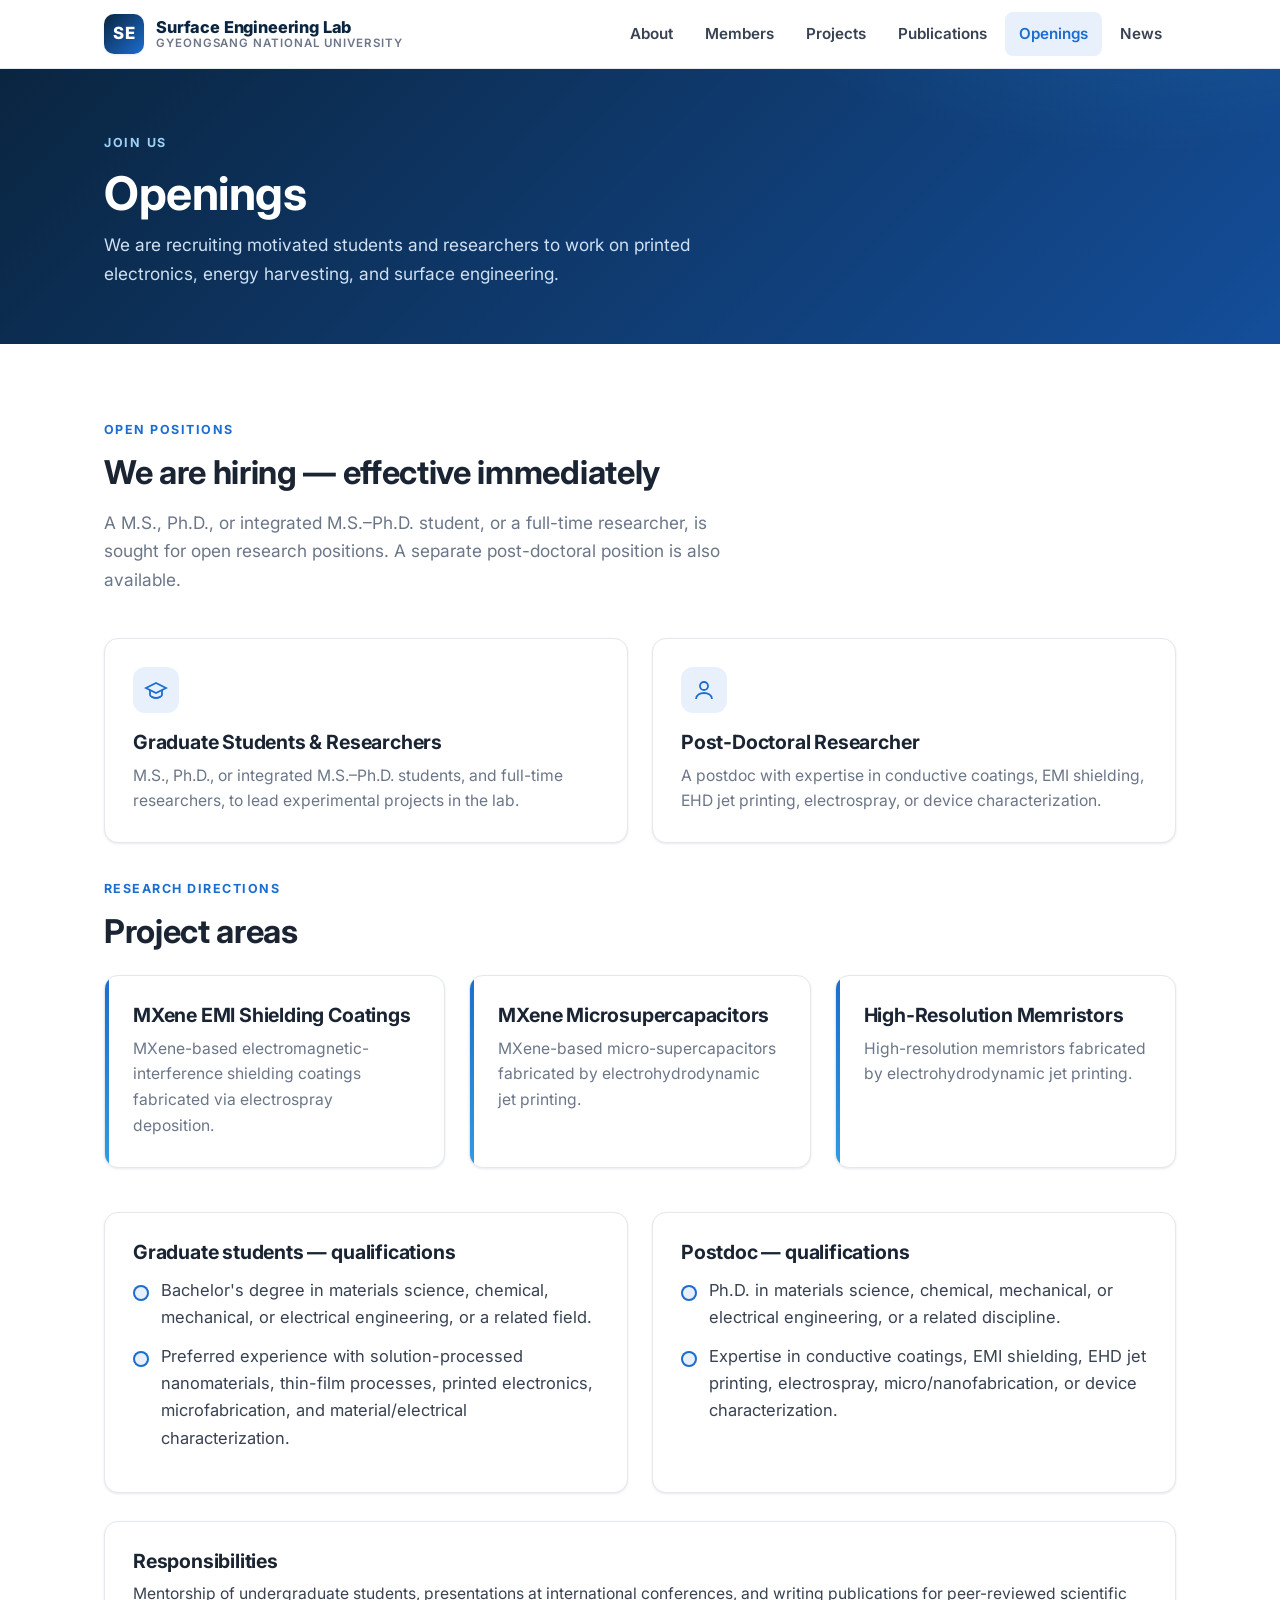
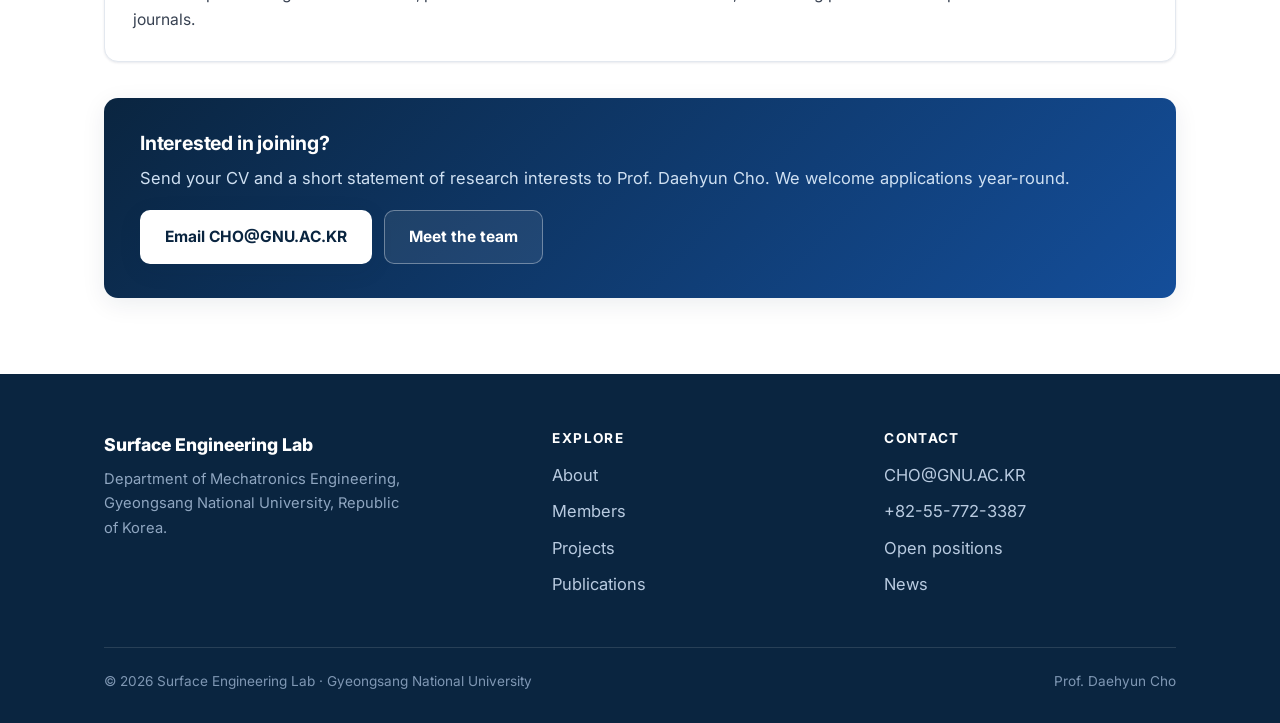
==== commit 9973355d: "Add files via upload" ====
--- a/members.html
+++ b/members.html
@@ -3,8 +3,8 @@
 <head>
 <meta charset="UTF-8" />
 <meta name="viewport" content="width=device-width, initial-scale=1.0" />
-<title>Publications · Surface Engineering Lab</title>
-<meta name="description" content="Peer-reviewed publications of the Surface Engineering Laboratory, Gyeongsang National University." />
+<title>Openings · Surface Engineering Lab</title>
+<meta name="description" content="Open positions in the Surface Engineering Laboratory — graduate students, researchers, and postdocs." />
 <link rel="preconnect" href="https://fonts.googleapis.com" />
 <link rel="preconnect" href="https://fonts.gstatic.com" crossorigin />
 <link href="https://fonts.googleapis.com/css2?family=Inter:wght@400;500;600;700;800&display=swap" rel="stylesheet" />
@@ -28,8 +28,8 @@
       <li><a href="index.html">About</a></li>
       <li><a href="members.html">Members</a></li>
       <li><a href="projects.html">Projects</a></li>
-      <li><a href="publications.html" class="active">Publications</a></li>
-      <li><a href="openings.html">Openings</a></li>
+      <li><a href="publications.html">Publications</a></li>
+      <li><a href="openings.html" class="active">Openings</a></li>
       <li><a href="news.html">News</a></li>
     </ul>
   </nav>
@@ -37,445 +37,88 @@
 
 <div class="page-head">
   <div class="container">
-    <div class="kicker">Research Output</div>
-    <h1>Publications</h1>
-    <p>Peer-reviewed journal articles in surface engineering, tribology, and printed electronics.</p>
+    <div class="kicker">Join Us</div>
+    <h1>Openings</h1>
+    <p>We are recruiting motivated students and researchers to work on printed electronics, energy harvesting, and surface engineering.</p>
   </div>
 </div>
 
 <section>
   <div class="container">
-    <div class="pub-toolbar">
-      <span class="pub-count">49 publications</span>
-      <span style="color:var(--muted);font-size:.95rem">Corresponding author <span style="color:var(--blue-dark);font-weight:700">*</span> · Equal contribution <span style="color:var(--blue-dark);font-weight:700">†</span></span>
+    <div class="section-head">
+      <div class="kicker">Open Positions</div>
+      <h2>We are hiring — effective immediately</h2>
+      <p>A M.S., Ph.D., or integrated M.S.–Ph.D. student, or a full-time researcher, is sought for open research positions. A separate post-doctoral position is also available.</p>
     </div>
 
-    <!-- ===== Featured journal covers =====
-         To show the real cover art, save each image into a "covers/" folder next
-         to this file, using EXACTLY these filenames:
-           covers/energy-environ-sci.jpg   (Energy & Environmental Science)
-           covers/adv-intell-syst.jpg      (Advanced Intelligent Systems)
-           covers/acs-macro-lett.jpg       (ACS Macro Letters)
-         Until the files exist, a striped placeholder is shown automatically. -->
-    <div class="cover-showcase">
-      <div class="kicker">Featured on the Cover</div>
-      <h2>Supplementary journal covers</h2>
-      <p class="sub">Our work has been highlighted as supplementary cover art in three international journals.</p>
-      <div class="cover-grid">
-
-        <a class="cover-card" href="#pub8">
-          <div class="cover-frame">
-            <span class="cover-ribbon">Cover</span>
-            <img src="covers/energy-environ-sci.jpg" alt="Energy &amp; Environmental Science supplementary cover" onerror="this.style.display='none'">
-            <div class="cover-ph"><strong>Energy &amp; Environmental Science</strong><span>Add covers/energy-environ-sci.jpg</span></div>
-          </div>
-          <div class="cover-meta">
-            <span class="cover-journal">Energy &amp; Environmental Science</span>
-            <span class="cover-desc">Strain-induced electrification-based flexible nanogenerator for ultralow-frequency vibration energy harvesting (2024)</span>
-            <span class="cover-link">View publication →</span>
-          </div>
-        </a>
-
-        <a class="cover-card" href="#pub4">
-          <div class="cover-frame">
-            <span class="cover-ribbon">Cover</span>
-            <img src="covers/adv-intell-syst.jpg" alt="Advanced Intelligent Systems supplementary cover" onerror="this.style.display='none'">
-            <div class="cover-ph"><strong>Advanced Intelligent Systems</strong><span>Add covers/adv-intell-syst.jpg</span></div>
-          </div>
-          <div class="cover-meta">
-            <span class="cover-journal">Advanced Intelligent Systems</span>
-            <span class="cover-desc">High-precision drop-on-demand printing of charged droplets on nonplanar surfaces with machine learning (2025)</span>
-            <span class="cover-link">View publication →</span>
-          </div>
-        </a>
-
-        <a class="cover-card" href="#pub5">
-          <div class="cover-frame">
-            <span class="cover-ribbon">Cover</span>
-            <img src="covers/acs-macro-lett.jpg" alt="ACS Macro Letters supplementary cover" onerror="this.style.display='none'">
-            <div class="cover-ph"><strong>ACS Macro Letters</strong><span>Add covers/acs-macro-lett.jpg</span></div>
-          </div>
-          <div class="cover-meta">
-            <span class="cover-journal">ACS Macro Letters</span>
-            <span class="cover-desc">High-resolution total internal reflection-based structural coloration by EHD jet printing of transparent PEG microdomes (2024)</span>
-            <span class="cover-link">View publication →</span>
-          </div>
-        </a>
-
+    <div class="grid grid-2" style="margin-bottom:36px">
+      <div class="card">
+        <div class="icon" aria-hidden="true">
+          <svg viewBox="0 0 24 24" fill="none" stroke="currentColor" stroke-width="1.8"><path d="M22 10L12 5 2 10l10 5 10-5z"/><path d="M6 12v5c0 1 3 3 6 3s6-2 6-3v-5"/></svg>
+        </div>
+        <h3>Graduate Students &amp; Researchers</h3>
+        <p>M.S., Ph.D., or integrated M.S.–Ph.D. students, and full-time researchers, to lead experimental projects in the lab.</p>
+      </div>
+      <div class="card">
+        <div class="icon" aria-hidden="true">
+          <svg viewBox="0 0 24 24" fill="none" stroke="currentColor" stroke-width="1.8"><circle cx="12" cy="8" r="4"/><path d="M4 21c0-4 4-6 8-6s8 2 8 6"/></svg>
+        </div>
+        <h3>Post-Doctoral Researcher</h3>
+        <p>A postdoc with expertise in conductive coatings, EMI shielding, EHD jet printing, electrospray, or device characterization.</p>
       </div>
     </div>
 
-    <!-- 2026 -->
-    <div class="year-group">
-      <div class="year-label">2026 <span>2 papers</span></div>
-      <ul class="pub-list">
-        <li class="pub-item"><div class="pub-num">1</div><div class="pub-body">
-          <span class="pub-authors">P. R. Deshmukh &amp; <span class="me">D.-H. Cho*</span>,</span>
-          <span class="pub-title">"Toward reliable triboelectric nanogenerators: Roles of lubricants",</span>
-          <span class="pub-venue"><b>Lubricants</b>, 14, 81 (2026)</span>
-        </div></li>
-        <li class="pub-item"><div class="pub-num">2</div><div class="pub-body">
-          <span class="pub-authors">S. Ali, S. M. Khalil, F. Shahzad, B. Im, T. Hussain, K. Kotmool, V. D. Nguyen, H. A. Arafat*, <span class="me">D.-H. Cho*</span> &amp; D. Byun*,</span>
-          <span class="pub-title">"Micro-supercapacitors of exceptionally high capacitance fabricated using intrinsically stable MXene inks via electrohydrodynamic jet printing",</span>
-          <span class="pub-venue"><b>Materials Science &amp; Engineering: R: Reports</b>, 168, 101148 (2026)</span>
-        </div></li>
-      </ul>
+    <div class="section-head" style="margin-bottom:24px">
+      <div class="kicker">Research Directions</div>
+      <h2>Project areas</h2>
+    </div>
+    <div class="grid grid-3" style="margin-bottom:44px">
+      <div class="card area-card">
+        <h3>MXene EMI Shielding Coatings</h3>
+        <p>MXene-based electromagnetic-interference shielding coatings fabricated via electrospray deposition.</p>
+      </div>
+      <div class="card area-card">
+        <h3>MXene Microsupercapacitors</h3>
+        <p>MXene-based micro-supercapacitors fabricated by electrohydrodynamic jet printing.</p>
+      </div>
+      <div class="card area-card">
+        <h3>High-Resolution Memristors</h3>
+        <p>High-resolution memristors fabricated by electrohydrodynamic jet printing.</p>
+      </div>
     </div>
 
-    <!-- 2025 -->
-    <div class="year-group">
-      <div class="year-label">2025 <span>2 papers</span></div>
-      <ul class="pub-list">
-        <li class="pub-item"><div class="pub-num">3</div><div class="pub-body">
-          <span class="pub-authors">C. Choi, G. Kang, J. Moon, B. Im, D. Lee, S. Ali, <span class="me">D.-H. Cho*</span> &amp; D. Byun*,</span>
-          <span class="pub-title">"In situ synthesis of core–shell structured perovskite nanofibers for stretchable color-conversion film",</span>
-          <span class="pub-venue"><b>ACS Applied Nano Materials</b>, 8, 14635–14644 (2025)</span>
-        </div></li>
-        <li class="pub-item is-cover" id="pub4"><div class="pub-num">4</div><div class="pub-body">
-          <span class="pub-authors">S. M. Khalil†, S. Ali†, V. D. Nguyen, <span class="me">D.-H. Cho*</span> &amp; D. Byun*,</span>
-          <span class="pub-title">"High-precision drop-on-demand printing of charged droplets on nonplanar surfaces with machine learning",</span>
-          <span class="pub-venue"><b>Advanced Intelligent Systems</b>, 7, 2400621 (2025)</span><span class="pub-badge">Cover</span>
-        </div></li>
-      </ul>
+    <div class="grid grid-2">
+      <div class="card">
+        <h3>Graduate students — qualifications</h3>
+        <ul class="req-list">
+          <li>Bachelor's degree in materials science, chemical, mechanical, or electrical engineering, or a related field.</li>
+          <li>Preferred experience with solution-processed nanomaterials, thin-film processes, printed electronics, microfabrication, and material/electrical characterization.</li>
+        </ul>
+      </div>
+      <div class="card">
+        <h3>Postdoc — qualifications</h3>
+        <ul class="req-list">
+          <li>Ph.D. in materials science, chemical, mechanical, or electrical engineering, or a related discipline.</li>
+          <li>Expertise in conductive coatings, EMI shielding, EHD jet printing, electrospray, micro/nanofabrication, or device characterization.</li>
+        </ul>
+      </div>
     </div>
 
-    <!-- 2024 -->
-    <div class="year-group">
-      <div class="year-label">2024 <span>5 papers</span></div>
-      <ul class="pub-list">
-        <li class="pub-item is-cover" id="pub5"><div class="pub-num">5</div><div class="pub-body">
-          <span class="pub-authors">D. Lee, D. Byun* &amp; <span class="me">D.-H. Cho*</span>,</span>
-          <span class="pub-title">"High-resolution total internal reflection-based structural coloration by electrohydrodynamic jet printing of transparent polyethylene glycol microdomes",</span>
-          <span class="pub-venue"><b>ACS Macro Letters</b>, 13, 1634–1639 (2024)</span><span class="pub-badge">Cover</span>
-        </div></li>
-        <li class="pub-item"><div class="pub-num">6</div><div class="pub-body">
-          <span class="pub-authors">J. Lee†, J. Moon†, K.-H. Lee, D. B. Ahn, S.-W. Kim, S.-Y. Lee, <span class="me">D.-H. Cho*</span> &amp; D. Byun*,</span>
-          <span class="pub-title">"Stretchable coaxial gel polymer electrolyte based on a styrene-ethylene-butylene-styrene block copolymer nanofiber for stretchable lithium-ion batteries",</span>
-          <span class="pub-venue"><b>ACS Applied Polymer Materials</b>, 6, 12964–12972 (2024)</span>
-        </div></li>
-        <li class="pub-item"><div class="pub-num">7</div><div class="pub-body">
-          <span class="pub-authors">H. Hussain, S. M. Khalil, <span class="me">D.-H. Cho*</span> &amp; D. Byun*,</span>
-          <span class="pub-title">"Void-less metallization of high aspect ratio through-glass via using electrohydrodynamic drop-on-demand printing",</span>
-          <span class="pub-venue"><b>Journal of Manufacturing Processes</b>, 131, 2029–2036 (2024)</span>
-        </div></li>
-        <li class="pub-item is-cover" id="pub8"><div class="pub-num">8</div><div class="pub-body">
-          <span class="pub-authors">J. Moon†, S.-K. Lee†, B. Im, D. Byun* &amp; <span class="me">D.-H. Cho*</span>,</span>
-          <span class="pub-title">"Strain-induced electrification-based flexible nanogenerator for efficient harvesting from ultralow-frequency vibration energy at 0.5–0.01 Hz",</span>
-          <span class="pub-venue"><b>Energy &amp; Environmental Science</b>, 17, 8111–8118 (2024)</span><span class="pub-badge">Cover</span>
-        </div></li>
-        <li class="pub-item"><div class="pub-num">9</div><div class="pub-body">
-          <span class="pub-authors">S. A. Khan, S. Ali, J. Moon, Shamsuddin, A. Ali, R. Ul Hassan, <span class="me">D.-H. Cho</span> &amp; D. Byun*,</span>
-          <span class="pub-title">"Multi-energy harvesting: Integrating contact-mode and slide-mode triboelectric nanogenerators, and solar technologies for efficient power generation in small electronics",</span>
-          <span class="pub-venue"><b>Energy Reports</b>, 12, 4232–4240 (2024)</span>
-        </div></li>
-      </ul>
+    <div style="margin-top:28px">
+      <div class="card">
+        <h3>Responsibilities</h3>
+        <p style="color:var(--text)">Mentorship of undergraduate students, presentations at international conferences, and writing publications for peer-reviewed scientific journals.</p>
+      </div>
     </div>
 
-    <!-- 2023 -->
-    <div class="year-group">
-      <div class="year-label">2023 <span>7 papers</span></div>
-      <ul class="pub-list">
-        <li class="pub-item"><div class="pub-num">10</div><div class="pub-body">
-          <span class="pub-authors">R. Ul Hassan, S. M. Khalil, S. A. Khan, H. Hussain, <span class="me">D.-H. Cho*</span> &amp; D. Byun*,</span>
-          <span class="pub-title">"Experimental and numerical study of solder bumps impact on the underfill fluid flow under electrohydrodynamic effect",</span>
-          <span class="pub-venue"><b>Physica Scripta</b>, 98, 115222 (2023)</span>
-        </div></li>
-        <li class="pub-item"><div class="pub-num">11</div><div class="pub-body">
-          <span class="pub-authors">M. Ali, S. A. Khan, Shamsuddin, A. Ali, S. Ali, R. Ul Hassan, <span class="me">D.-H. Cho</span> &amp; D. Byun*,</span>
-          <span class="pub-title">"Low profile wind savonius turbine triboelectric nanogenerator for powering small electronics",</span>
-          <span class="pub-venue"><b>Sensors and Actuators A: Physical</b>, 363, 114535 (2023)</span>
-        </div></li>
-        <li class="pub-item"><div class="pub-num">12</div><div class="pub-body">
-          <span class="pub-authors">G. Balasubramaniam &amp; <span class="me">D.-H. Cho*</span>,</span>
-          <span class="pub-title">"Hexagonal boron nitride nanosheets eco-friendly dispersed in pure water for lubrication in fretting contacts between steel pairs",</span>
-          <span class="pub-venue"><b>Wear</b>, 530–531, 205075 (2023)</span>
-        </div></li>
-        <li class="pub-item"><div class="pub-num">13</div><div class="pub-body">
-          <span class="pub-authors"><span class="me">D.-H. Cho</span>, S. Park, B. Im, Y. Kim, S.-W. Kim, S.-K. Lee &amp; D. Byun*,</span>
-          <span class="pub-title">"Eco-friendly mass production of MoS₂ flakes in pure water for performance enhancement of triboelectric nanogenerator",</span>
-          <span class="pub-venue"><b>Applied Surface Science</b>, 625, 157235 (2023)</span>
-        </div></li>
-        <li class="pub-item"><div class="pub-num">14</div><div class="pub-body">
-          <span class="pub-authors"><span class="me">D.-H. Cho</span>, Y.-S. Kim &amp; Y.-Z. Lee,</span>
-          <span class="pub-title">"Effect of magnetic field intensity on friction and wear of TiN- and TiCN-coated neodymium magnets",</span>
-          <span class="pub-venue"><b>Wear</b>, 523, 204757 (2023)</span>
-        </div></li>
-        <li class="pub-item"><div class="pub-num">15</div><div class="pub-body">
-          <span class="pub-authors">R. Ul Hassan, S. M. Khalil, S. A. Khan, J. Moon, <span class="me">D.-H. Cho*</span> &amp; D. Byun*,</span>
-          <span class="pub-title">"Electric field and viscous fluid polarity effects on capillary-driven flow dynamics between parallel plates",</span>
-          <span class="pub-venue"><b>Heliyon</b>, 9, e16395 (2023)</span>
-        </div></li>
-        <li class="pub-item"><div class="pub-num">16</div><div class="pub-body">
-          <span class="pub-authors">B. Im, F. D. Prasetyo, H. T. Yudistira, S. M. Khalil, <span class="me">D.-H. Cho*</span> &amp; D. Byun*,</span>
-          <span class="pub-title">"Drop-on-demand electrohydrodynamic jet printing of microlens array on flexible substrates",</span>
-          <span class="pub-venue"><b>ACS Applied Polymer Materials</b>, 5, 2264–2271 (2023)</span>
-        </div></li>
-      </ul>
+    <div class="callout" style="margin-top:36px">
+      <h3>Interested in joining?</h3>
+      <p>Send your CV and a short statement of research interests to Prof. Daehyun Cho. We welcome applications year-round.</p>
+      <div style="margin-top:18px;display:flex;flex-wrap:wrap;gap:12px">
+        <a class="btn btn-primary" href="mailto:CHO@GNU.AC.KR">Email CHO@GNU.AC.KR</a>
+        <a class="btn btn-ghost" href="members.html">Meet the team</a>
+      </div>
     </div>
-
-    <!-- 2022 -->
-    <div class="year-group">
-      <div class="year-label">2022 <span>4 papers</span></div>
-      <ul class="pub-list">
-        <li class="pub-item"><div class="pub-num">17</div><div class="pub-body">
-          <span class="pub-authors">R. Ul Hassan, S. M. Khalil, S. A. Khan, J. Moon, S. Ali, <span class="me">D.-H. Cho*</span> &amp; D. Byun*,</span>
-          <span class="pub-title">"High-resolution, transparent, and flexible printing of polydimethylsiloxane via electrohydrodynamic jet printing for conductive electronic device applications",</span>
-          <span class="pub-venue"><b>Polymers</b>, 14, 4373 (2022)</span>
-        </div></li>
-        <li class="pub-item"><div class="pub-num">18</div><div class="pub-body">
-          <span class="pub-authors">J. Moon, G. Kang, B. Im, J. Kim, <span class="me">D.-H. Cho*</span> &amp; D. Byun*,</span>
-          <span class="pub-title">"Flapping and powering characteristics of a flexible piezoelectric nanogenerator at Reynolds number range simulating ocean current",</span>
-          <span class="pub-venue"><b>Scientific Reports</b>, 12, 16465 (2022)</span>
-        </div></li>
-        <li class="pub-item"><div class="pub-num">19</div><div class="pub-body">
-          <span class="pub-authors">G. Kang, H. Lee, J. Moon, H.-S. Jang, <span class="me">D.-H. Cho*</span> &amp; D. Byun*,</span>
-          <span class="pub-title">"Electrohydrodynamic jet-printed MAPbBr₃ perovskite/polyacrylonitrile nanostructures for water-stable, flexible, and transparent displays",</span>
-          <span class="pub-venue"><b>ACS Applied Nano Materials</b>, 5, 6726–6735 (2022)</span>
-        </div></li>
-        <li class="pub-item"><div class="pub-num">20</div><div class="pub-body">
-          <span class="pub-authors">B. Im, S.-K. Lee, G. Kang, J. Moon, D. Byun* &amp; <span class="me">D.-H. Cho*</span>,</span>
-          <span class="pub-title">"Electrohydrodynamic jet printed silver-grid electrode for transparent raindrop energy-based triboelectric nanogenerator",</span>
-          <span class="pub-venue"><b>Nano Energy</b>, 95, 107049 (2022)</span>
-        </div></li>
-      </ul>
-    </div>
-
-    <!-- 2021 -->
-    <div class="year-group">
-      <div class="year-label">2021 <span>1 paper</span></div>
-      <ul class="pub-list">
-        <li class="pub-item"><div class="pub-num">21</div><div class="pub-body">
-          <span class="pub-authors">R. U. Hassan, J. Lee, S. M. Khalil, G. Kang, <span class="me">D.-H. Cho*</span> &amp; D. Byun*,</span>
-          <span class="pub-title">"Experimental, theoretical, and numerical investigation of the electric field and surface wettability effects on the penetration length in capillary flow",</span>
-          <span class="pub-venue"><b>ACS Omega</b>, 6, 32773–32782 (2021)</span>
-        </div></li>
-      </ul>
-    </div>
-
-    <!-- 2020 -->
-    <div class="year-group">
-      <div class="year-label">2020 <span>2 papers</span></div>
-      <ul class="pub-list">
-        <li class="pub-item"><div class="pub-num">22</div><div class="pub-body">
-          <span class="pub-authors">J. H. Lee, <span class="me">D.-H. Cho†</span>, B. H. Park &amp; J. S. Choi,</span>
-          <span class="pub-title">"Nanotribology of 2D materials and their macroscopic applications",</span>
-          <span class="pub-venue"><b>Journal of Physics D: Applied Physics</b>, 53, 393001 (2020)</span>
-        </div></li>
-        <li class="pub-item"><div class="pub-num">23</div><div class="pub-body">
-          <span class="pub-authors">H. Lee, H.-S. Jang, <span class="me">D.-H. Cho</span>, J. Lee, B. Seong, G. Kang, Y.-S. Park, K. T. Nam, Y.-S. Lee &amp; D. Byun,</span>
-          <span class="pub-title">"Redox-active tyrosine-mediated peptide template for large-scale single-crystalline two-dimensional silver nanosheets",</span>
-          <span class="pub-venue"><b>ACS Nano</b>, 14, 1738–1744 (2020)</span>
-        </div></li>
-      </ul>
-    </div>
-
-    <!-- 2019 -->
-    <div class="year-group">
-      <div class="year-label">2019 <span>2 papers</span></div>
-      <ul class="pub-list">
-        <li class="pub-item"><div class="pub-num">24</div><div class="pub-body">
-          <span class="pub-authors">J. Jung, H. Bark, D. Byun, C. Lee &amp; <span class="me">D.-H. Cho*</span>,</span>
-          <span class="pub-title">"Mechanical characterization of phase-changed single-layer MoS₂ sheets",</span>
-          <span class="pub-venue"><b>2D Materials</b>, 6, 025024 (2019)</span>
-        </div></li>
-        <li class="pub-item"><div class="pub-num">25</div><div class="pub-body">
-          <span class="pub-authors"><span class="me">D.-H. Cho</span>, J. Jung, C. Kim, J. Lee, S.-D. Oh, K.-S. Kim &amp; C. Lee*,</span>
-          <span class="pub-title">"Comparison of frictional properties of CVD-grown MoS₂ and graphene films under dry sliding conditions",</span>
-          <span class="pub-venue"><b>Nanomaterials</b>, 9, 293 (2019)</span>
-        </div></li>
-      </ul>
-    </div>
-
-    <!-- 2018 -->
-    <div class="year-group">
-      <div class="year-label">2018 <span>2 papers</span></div>
-      <ul class="pub-list">
-        <li class="pub-item"><div class="pub-num">26</div><div class="pub-body">
-          <span class="pub-authors">H.-S. Jang, B. Seong, X. Zang, H. Lee, J. W. Bae, <span class="me">D.-H. Cho</span> &amp; 6 more,</span>
-          <span class="pub-title">"Ultrafast growth of large 2D silver nanosheets by highly ordered biological template at air/gel interface",</span>
-          <span class="pub-venue"><b>Advanced Materials Interfaces</b>, 5, 1701491 (2018)</span>
-        </div></li>
-        <li class="pub-item"><div class="pub-num">27</div><div class="pub-body">
-          <span class="pub-authors">H.-G. Jeon, <span class="me">D.-H. Cho</span>, J.-H. Yoo &amp; Y.-Z. Lee*,</span>
-          <span class="pub-title">"Wear prediction of earth-moving machinery joint bearing via correlation between wear coefficient and film parameter: Experimental study",</span>
-          <span class="pub-venue"><b>Tribology Transactions</b>, 61, 808–815 (2018)</span>
-        </div></li>
-      </ul>
-    </div>
-
-    <!-- 2017 -->
-    <div class="year-group">
-      <div class="year-label">2017 <span>3 papers</span></div>
-      <ul class="pub-list">
-        <li class="pub-item"><div class="pub-num">28</div><div class="pub-body">
-          <span class="pub-authors">B. Zhang, B. Seong, J. Lee, V. D. Nguyen, <span class="me">D.-H. Cho*</span> &amp; D. Byun*,</span>
-          <span class="pub-title">"One-step sub-micrometer-scale electrohydrodynamic inkjet three-dimensional printing technique with spontaneous nanoscale Joule heating",</span>
-          <span class="pub-venue"><b>ACS Applied Materials &amp; Interfaces</b>, 9, 29965–29972 (2017)</span>
-        </div></li>
-        <li class="pub-item"><div class="pub-num">29</div><div class="pub-body">
-          <span class="pub-authors">B. Seong, S. Hwang, H.-S. Jang, H. Lee, J. Kim, V. D. Nguyen, <span class="me">D.-H. Cho</span>, L. Lin &amp; D. Byun*,</span>
-          <span class="pub-title">"A hybrid aerodynamic and electrostatic atomization system for enhanced uniformity of thin film",</span>
-          <span class="pub-venue"><b>Journal of Electrostatics</b>, 87, 93–101 (2017)</span>
-        </div></li>
-        <li class="pub-item"><div class="pub-num">30</div><div class="pub-body">
-          <span class="pub-authors">J. Lee, S. Hwang, <span class="me">D.-H. Cho</span>, J. Hong, J. H. Shin* &amp; D. Byun*,</span>
-          <span class="pub-title">"RF plasma based selective modification of hydrophilic regions on super hydrophobic surface",</span>
-          <span class="pub-venue"><b>Applied Surface Science</b>, 394, 543–553 (2017)</span>
-        </div></li>
-      </ul>
-    </div>
-
-    <!-- 2016 -->
-    <div class="year-group">
-      <div class="year-label">2016 <span>3 papers</span></div>
-      <ul class="pub-list">
-        <li class="pub-item"><div class="pub-num">31</div><div class="pub-body">
-          <span class="pub-authors"><span class="me">D.-H. Cho</span> &amp; B. Bhushan*,</span>
-          <span class="pub-title">"Friction and wear of various polymer pairs used for label and wiper in labeling machine",</span>
-          <span class="pub-venue"><b>Tribology International</b>, 98, 10–19 (2016)</span>
-        </div></li>
-        <li class="pub-item"><div class="pub-num">32</div><div class="pub-body">
-          <span class="pub-authors"><span class="me">D.-H. Cho</span> &amp; B. Bhushan*,</span>
-          <span class="pub-title">"Nanofriction and nanowear of polypropylene, polyethylene terephthalate, and high-density polyethylene during sliding",</span>
-          <span class="pub-venue"><b>Wear</b>, 352–353, 18–23 (2016)</span>
-        </div></li>
-        <li class="pub-item"><div class="pub-num">33</div><div class="pub-body">
-          <span class="pub-authors"><span class="me">D.-H. Cho</span>, B. Bhushan* &amp; J. Dyess,</span>
-          <span class="pub-title">"Mechanisms of static and kinetic friction of polypropylene, polyethylene terephthalate, and high-density polyethylene pairs during sliding",</span>
-          <span class="pub-venue"><b>Tribology International</b>, 94, 165–175 (2016)</span>
-        </div></li>
-      </ul>
-    </div>
-
-    <!-- 2015 -->
-    <div class="year-group">
-      <div class="year-label">2015 <span>3 papers</span></div>
-      <ul class="pub-list">
-        <li class="pub-item"><div class="pub-num">34</div><div class="pub-body">
-          <span class="pub-authors">J. Kim, S. Kwon, <span class="me">D.-H. Cho</span> &amp; 18 more,</span>
-          <span class="pub-title">"Direct exfoliation and dispersion of two-dimensional materials in pure water via temperature control",</span>
-          <span class="pub-venue"><b>Nature Communications</b>, 6, 8294 (2015)</span>
-        </div></li>
-        <li class="pub-item"><div class="pub-num">35</div><div class="pub-body">
-          <span class="pub-authors">S. M. Kim, A. Hsu, M. H. Park, S. H. Chae, S. J. Yun, J. S. Lee, <span class="me">D.-H. Cho</span> &amp; 7 more,</span>
-          <span class="pub-title">"Synthesis of large-area multilayer hexagonal boron nitride for high material performance",</span>
-          <span class="pub-venue"><b>Nature Communications</b>, 6, 8662 (2015)</span>
-        </div></li>
-        <li class="pub-item"><div class="pub-num">36</div><div class="pub-body">
-          <span class="pub-authors"><span class="me">D.-H. Cho</span>, J. Jia &amp; Y.-Z. Lee*,</span>
-          <span class="pub-title">"Effects of oxide layer formation during lubricated sliding on the frictional properties of titanium-coated silicon",</span>
-          <span class="pub-venue"><b>Tribology Transactions</b>, 58, 44–50 (2015)</span>
-        </div></li>
-      </ul>
-    </div>
-
-    <!-- 2014 -->
-    <div class="year-group">
-      <div class="year-label">2014 <span>2 papers</span></div>
-      <ul class="pub-list">
-        <li class="pub-item"><div class="pub-num">37</div><div class="pub-body">
-          <span class="pub-authors">J.-H. Park†, <span class="me">D.-H. Cho†</span>, Y. Moon, H.-C. Shin, S.-J. Ahn, S. K. Kwak, H.-J. Shin, C. Lee* &amp; J. R. Ahn*,</span>
-          <span class="pub-title">"Designed three-dimensional freestanding single-crystal carbon architectures",</span>
-          <span class="pub-venue"><b>ACS Nano</b>, 8, 11657–11665 (2014)</span>
-        </div></li>
-        <li class="pub-item"><div class="pub-num">38</div><div class="pub-body">
-          <span class="pub-authors">Y. Kim†, <span class="me">D.-H. Cho†</span>, S. Ryu &amp; C. Lee*,</span>
-          <span class="pub-title">"Tuning doping and strain in graphene by microwave-induced annealing",</span>
-          <span class="pub-venue"><b>Carbon</b>, 67, 673–679 (2014)</span>
-        </div></li>
-      </ul>
-    </div>
-
-    <!-- 2013 -->
-    <div class="year-group">
-      <div class="year-label">2013 <span>5 papers</span></div>
-      <ul class="pub-list">
-        <li class="pub-item"><div class="pub-num">39</div><div class="pub-body">
-          <span class="pub-authors"><span class="me">D.-H. Cho</span>, L. Wang, J.-S. Kim, G.-H. Lee, E. S. Kim, S. Lee, S. Y. Lee, J. Hone &amp; C. Lee*,</span>
-          <span class="pub-title">"Effect of surface morphology on friction of graphene on various substrates",</span>
-          <span class="pub-venue"><b>Nanoscale</b>, 5, 3063–3069 (2013)</span>
-        </div></li>
-        <li class="pub-item"><div class="pub-num">40</div><div class="pub-body">
-          <span class="pub-authors">J.-H. Park, W. Jung, <span class="me">D.-H. Cho</span>, J.-T. Seo, Y. Moon, S. H. Woo, C. Lee, C.-Y. Park &amp; J. R. Ahn*,</span>
-          <span class="pub-title">"Simple, green, and clean removal of poly(methyl methacrylate) film on chemical vapor deposited graphene",</span>
-          <span class="pub-venue"><b>Applied Physics Letters</b>, 103, 171609 (2013)</span>
-        </div></li>
-        <li class="pub-item"><div class="pub-num">41</div><div class="pub-body">
-          <span class="pub-authors"><span class="me">D.-H. Cho</span>, J.-S. Kim, S.-H. Kwon, C. Lee &amp; Y.-Z. Lee*,</span>
-          <span class="pub-title">"Evaluation of hexagonal boron nitride nano-sheets as a lubricant additive in water",</span>
-          <span class="pub-venue"><b>Wear</b>, 302, 981–986 (2013)</span>
-        </div></li>
-        <li class="pub-item"><div class="pub-num">42</div><div class="pub-body">
-          <span class="pub-authors">J.-S. Kim, K.-M. Lee, <span class="me">D.-H. Cho</span> &amp; Y.-Z. Lee*,</span>
-          <span class="pub-title">"Fretting wear characteristics of titanium matrix composites reinforced by titanium boride and titanium carbide particulates",</span>
-          <span class="pub-venue"><b>Wear</b>, 301, 562–568 (2013)</span>
-        </div></li>
-        <li class="pub-item"><div class="pub-num">43</div><div class="pub-body">
-          <span class="pub-authors"><span class="me">D.-H. Cho</span>, J.-S. Kim, J. Jia &amp; Y.-Z. Lee*,</span>
-          <span class="pub-title">"Comparative analysis based on adiabatic shear instability for scuffing failure between unidirectional and reciprocating sliding motion",</span>
-          <span class="pub-venue"><b>Wear</b>, 297, 774–780 (2013)</span>
-        </div></li>
-      </ul>
-    </div>
-
-    <!-- 2012 -->
-    <div class="year-group">
-      <div class="year-label">2012 <span>3 papers</span></div>
-      <ul class="pub-list">
-        <li class="pub-item"><div class="pub-num">44</div><div class="pub-body">
-          <span class="pub-authors">G.-S. Lee, <span class="me">D.-H. Cho</span>, J.-S. Kim, H. S. Kim, Y. C. Choi, S. D. Bu &amp; Y.-Z. Lee*,</span>
-          <span class="pub-title">"Lubricating layer formed on porous anodic alumina template due to pore effect at water lubricated sliding and its properties",</span>
-          <span class="pub-venue"><b>Thin Solid Films</b>, 521, 3–6 (2012)</span>
-        </div></li>
-        <li class="pub-item"><div class="pub-num">45</div><div class="pub-body">
-          <span class="pub-authors">J.-S. Kim, <span class="me">D.-H. Cho</span>, K.-M. Lee &amp; Y.-Z. Lee*,</span>
-          <span class="pub-title">"The signal parameter for monitoring fretting characteristics in real-time",</span>
-          <span class="pub-venue"><b>Tribology Transactions</b>, 55, 730–737 (2012)</span>
-        </div></li>
-        <li class="pub-item"><div class="pub-num">46</div><div class="pub-body">
-          <span class="pub-authors"><span class="me">D.-H. Cho</span>, S.-A. Lee &amp; Y.-Z. Lee*,</span>
-          <span class="pub-title">"Mechanical properties and wear behavior of the white layer",</span>
-          <span class="pub-venue"><b>Tribology Letters</b>, 45, 123–129 (2012)</span>
-        </div></li>
-      </ul>
-    </div>
-
-    <!-- 2011 -->
-    <div class="year-group">
-      <div class="year-label">2011 <span>1 paper</span></div>
-      <ul class="pub-list">
-        <li class="pub-item"><div class="pub-num">47</div><div class="pub-body">
-          <span class="pub-authors"><span class="me">D.-H. Cho</span> &amp; Y.-Z. Lee*,</span>
-          <span class="pub-title">"Comparison of scuffing life between unidirectional and reciprocating sliding motion",</span>
-          <span class="pub-venue"><b>Wear</b>, 271, 1637–1641 (2011)</span>
-        </div></li>
-      </ul>
-    </div>
-
-    <!-- 2010 -->
-    <div class="year-group">
-      <div class="year-label">2010 <span>1 paper</span></div>
-      <ul class="pub-list">
-        <li class="pub-item"><div class="pub-num">48</div><div class="pub-body">
-          <span class="pub-authors"><span class="me">D.-H. Cho</span>, S.-A. Lee &amp; Y.-Z. Lee*,</span>
-          <span class="pub-title">"The effects of surface roughness and coatings on the tribological behavior of the surfaces of a piston skirt",</span>
-          <span class="pub-venue"><b>Tribology Transactions</b>, 53, 137–144 (2010)</span>
-        </div></li>
-      </ul>
-    </div>
-
-    <!-- 2009 -->
-    <div class="year-group">
-      <div class="year-label">2009 <span>1 paper</span></div>
-      <ul class="pub-list">
-        <li class="pub-item"><div class="pub-num">49</div><div class="pub-body">
-          <span class="pub-authors"><span class="me">D.-H. Cho</span> &amp; Y.-Z. Lee*,</span>
-          <span class="pub-title">"Evaluation of ring surfaces with several coatings for friction, wear and scuffing life",</span>
-          <span class="pub-venue"><b>Transactions of Nonferrous Metals Society of China</b>, 19, 992–996 (2009)</span>
-        </div></li>
-      </ul>
-    </div>
-
   </div>
 </section>
 
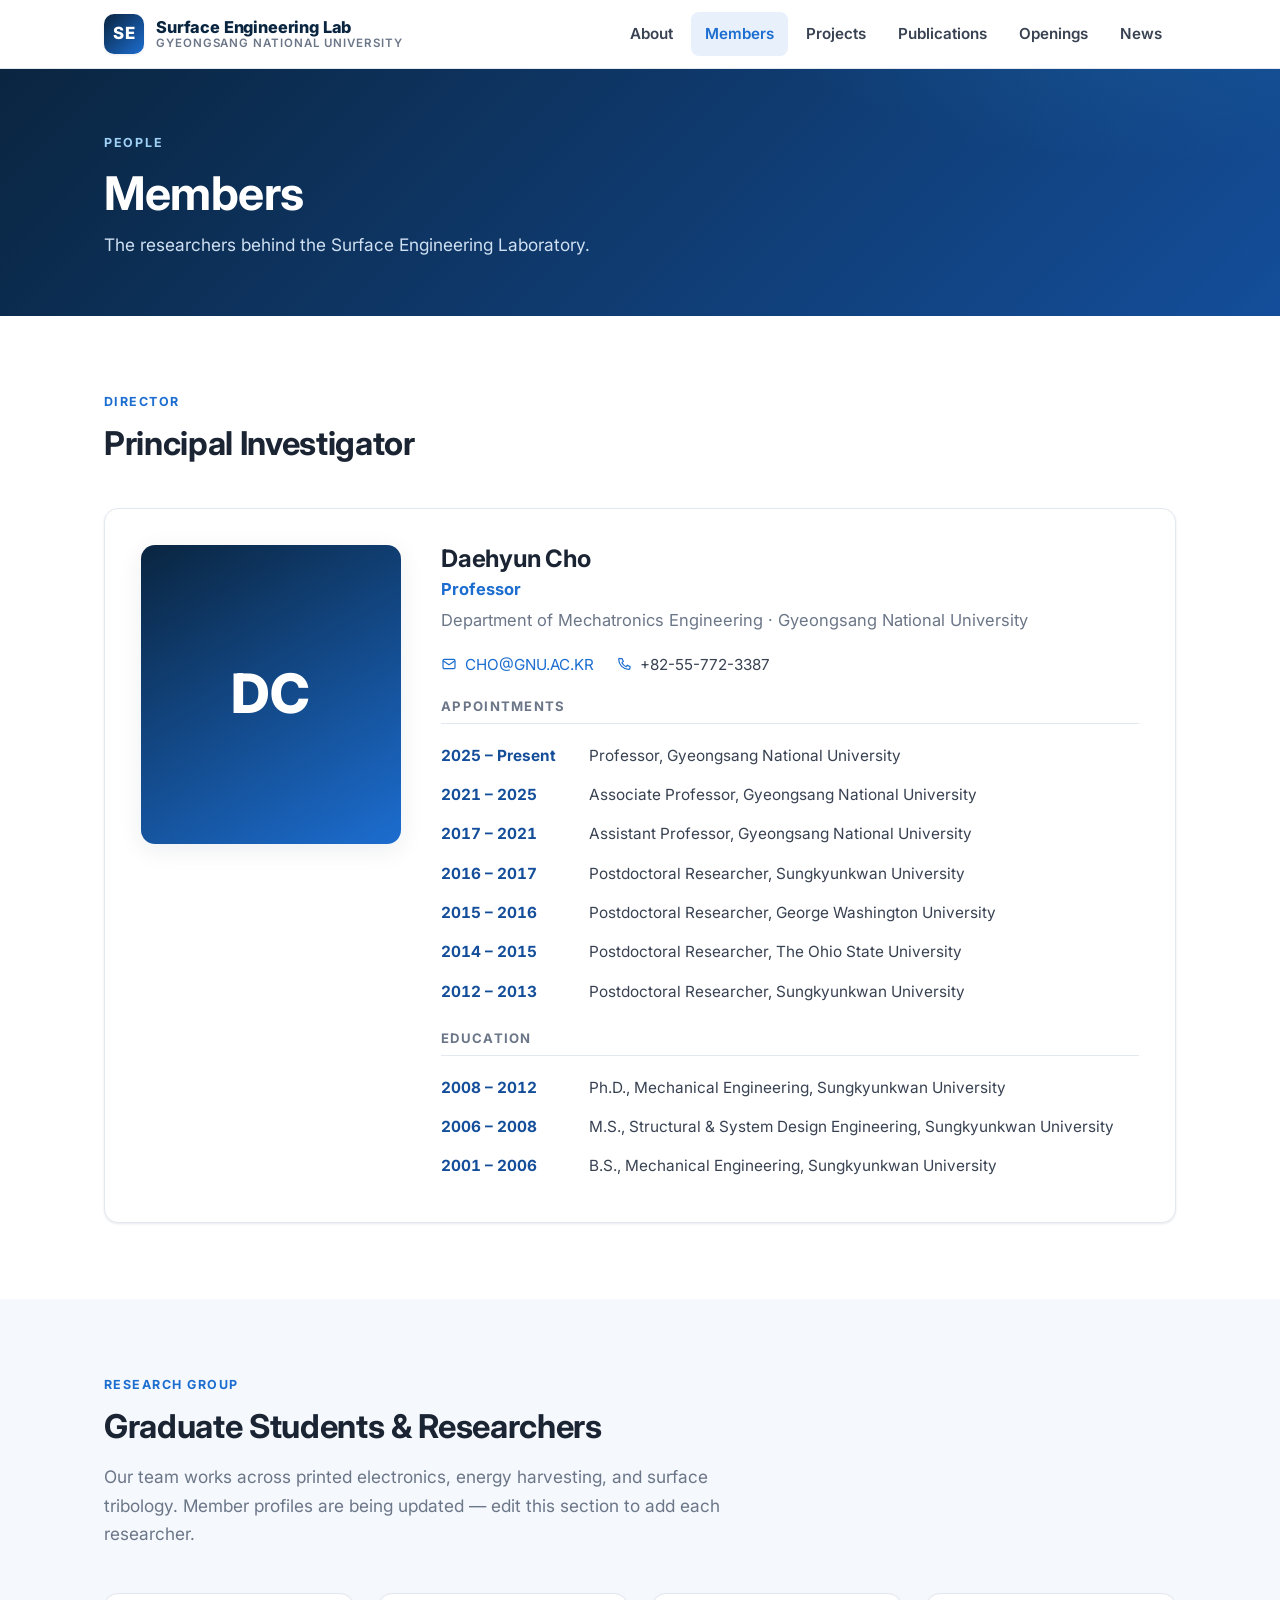
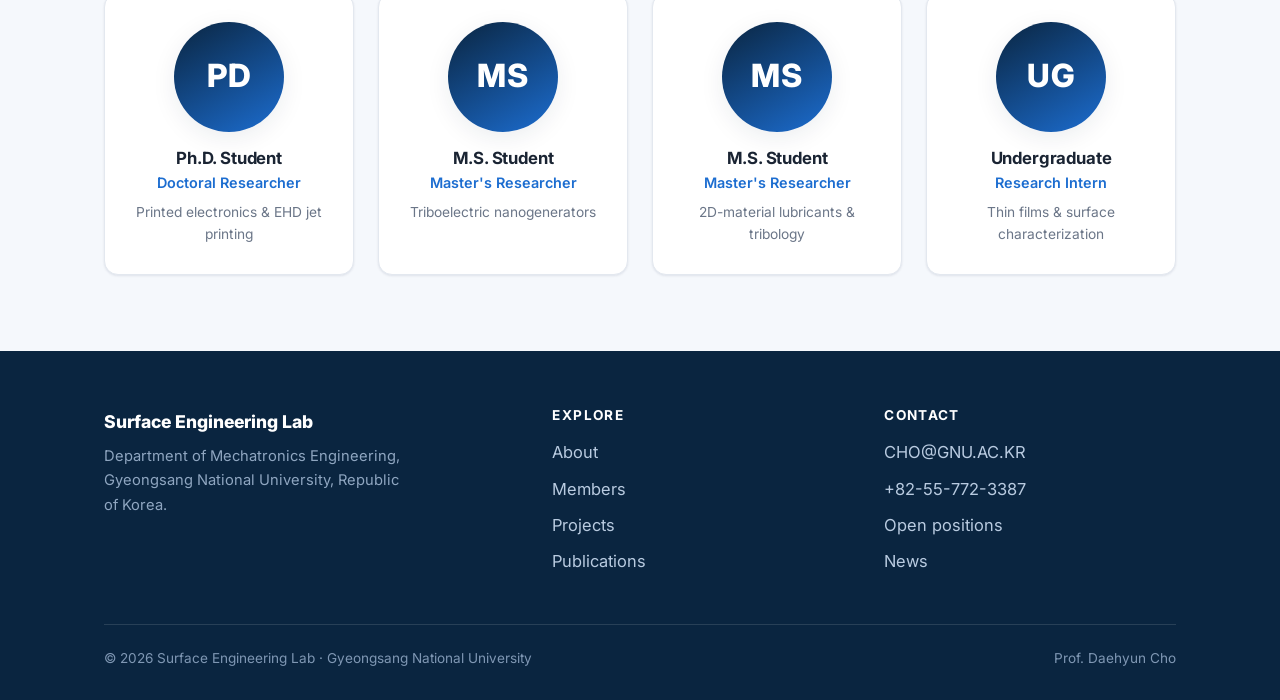
==== commit 21bf5bbc: "Add files via upload" ====
--- a/members.html
+++ b/members.html
@@ -3,8 +3,8 @@
 <head>
 <meta charset="UTF-8" />
 <meta name="viewport" content="width=device-width, initial-scale=1.0" />
-<title>Openings · Surface Engineering Lab</title>
-<meta name="description" content="Open positions in the Surface Engineering Laboratory — graduate students, researchers, and postdocs." />
+<title>Members · Surface Engineering Lab</title>
+<meta name="description" content="People of the Surface Engineering Laboratory — Prof. Daehyun Cho and lab members." />
 <link rel="preconnect" href="https://fonts.googleapis.com" />
 <link rel="preconnect" href="https://fonts.gstatic.com" crossorigin />
 <link href="https://fonts.googleapis.com/css2?family=Inter:wght@400;500;600;700;800&display=swap" rel="stylesheet" />
@@ -26,10 +26,10 @@
     </button>
     <ul class="nav-links" id="menu">
       <li><a href="index.html">About</a></li>
-      <li><a href="members.html">Members</a></li>
+      <li><a href="members.html" class="active">Members</a></li>
       <li><a href="projects.html">Projects</a></li>
       <li><a href="publications.html">Publications</a></li>
-      <li><a href="openings.html" class="active">Openings</a></li>
+      <li><a href="openings.html">Openings</a></li>
       <li><a href="news.html">News</a></li>
     </ul>
   </nav>
@@ -37,86 +37,100 @@
 
 <div class="page-head">
   <div class="container">
-    <div class="kicker">Join Us</div>
-    <h1>Openings</h1>
-    <p>We are recruiting motivated students and researchers to work on printed electronics, energy harvesting, and surface engineering.</p>
+    <div class="kicker">People</div>
+    <h1>Members</h1>
+    <p>The researchers behind the Surface Engineering Laboratory.</p>
   </div>
 </div>
 
+<!-- ===== Director ===== -->
 <section>
   <div class="container">
     <div class="section-head">
-      <div class="kicker">Open Positions</div>
-      <h2>We are hiring — effective immediately</h2>
-      <p>A M.S., Ph.D., or integrated M.S.–Ph.D. student, or a full-time researcher, is sought for open research positions. A separate post-doctoral position is also available.</p>
+      <div class="kicker">Director</div>
+      <h2>Principal Investigator</h2>
     </div>
 
-    <div class="grid grid-2" style="margin-bottom:36px">
-      <div class="card">
-        <div class="icon" aria-hidden="true">
-          <svg viewBox="0 0 24 24" fill="none" stroke="currentColor" stroke-width="1.8"><path d="M22 10L12 5 2 10l10 5 10-5z"/><path d="M6 12v5c0 1 3 3 6 3s6-2 6-3v-5"/></svg>
+    <div class="profile">
+      <div class="avatar"><span class="initials">DC</span></div>
+      <div class="profile-body">
+        <h3>Daehyun Cho</h3>
+        <div class="profile-role">Professor</div>
+        <div class="profile-affil">Department of Mechatronics Engineering · Gyeongsang National University</div>
+
+        <div class="contact-row">
+          <span>
+            <svg viewBox="0 0 24 24" fill="none" stroke="currentColor" stroke-width="1.8"><rect x="3" y="5" width="18" height="14" rx="2"/><path d="M3 7l9 6 9-6"/></svg>
+            <a href="mailto:CHO@GNU.AC.KR">CHO@GNU.AC.KR</a>
+          </span>
+          <span>
+            <svg viewBox="0 0 24 24" fill="none" stroke="currentColor" stroke-width="1.8"><path d="M4 5c0 8 7 15 15 15 1 0 2-1 2-2v-2l-4-2-2 2c-2-1-5-4-6-6l2-2-2-4H6C5 3 4 4 4 5z"/></svg>
+            +82-55-772-3387
+          </span>
         </div>
-        <h3>Graduate Students &amp; Researchers</h3>
-        <p>M.S., Ph.D., or integrated M.S.–Ph.D. students, and full-time researchers, to lead experimental projects in the lab.</p>
-      </div>
-      <div class="card">
-        <div class="icon" aria-hidden="true">
-          <svg viewBox="0 0 24 24" fill="none" stroke="currentColor" stroke-width="1.8"><circle cx="12" cy="8" r="4"/><path d="M4 21c0-4 4-6 8-6s8 2 8 6"/></svg>
+
+        <div class="cv-block">
+          <h4>Appointments</h4>
+          <ul class="timeline">
+            <li><span class="yr">2025 – Present</span><span class="what">Professor, Gyeongsang National University</span></li>
+            <li><span class="yr">2021 – 2025</span><span class="what">Associate Professor, Gyeongsang National University</span></li>
+            <li><span class="yr">2017 – 2021</span><span class="what">Assistant Professor, Gyeongsang National University</span></li>
+            <li><span class="yr">2016 – 2017</span><span class="what">Postdoctoral Researcher, Sungkyunkwan University</span></li>
+            <li><span class="yr">2015 – 2016</span><span class="what">Postdoctoral Researcher, George Washington University</span></li>
+            <li><span class="yr">2014 – 2015</span><span class="what">Postdoctoral Researcher, The Ohio State University</span></li>
+            <li><span class="yr">2012 – 2013</span><span class="what">Postdoctoral Researcher, Sungkyunkwan University</span></li>
+          </ul>
         </div>
-        <h3>Post-Doctoral Researcher</h3>
-        <p>A postdoc with expertise in conductive coatings, EMI shielding, EHD jet printing, electrospray, or device characterization.</p>
+
+        <div class="cv-block">
+          <h4>Education</h4>
+          <ul class="timeline">
+            <li><span class="yr">2008 – 2012</span><span class="what">Ph.D., Mechanical Engineering, Sungkyunkwan University</span></li>
+            <li><span class="yr">2006 – 2008</span><span class="what">M.S., Structural &amp; System Design Engineering, Sungkyunkwan University</span></li>
+            <li><span class="yr">2001 – 2006</span><span class="what">B.S., Mechanical Engineering, Sungkyunkwan University</span></li>
+          </ul>
+        </div>
       </div>
     </div>
+  </div>
+</section>
 
-    <div class="section-head" style="margin-bottom:24px">
-      <div class="kicker">Research Directions</div>
-      <h2>Project areas</h2>
-    </div>
-    <div class="grid grid-3" style="margin-bottom:44px">
-      <div class="card area-card">
-        <h3>MXene EMI Shielding Coatings</h3>
-        <p>MXene-based electromagnetic-interference shielding coatings fabricated via electrospray deposition.</p>
-      </div>
-      <div class="card area-card">
-        <h3>MXene Microsupercapacitors</h3>
-        <p>MXene-based micro-supercapacitors fabricated by electrohydrodynamic jet printing.</p>
-      </div>
-      <div class="card area-card">
-        <h3>High-Resolution Memristors</h3>
-        <p>High-resolution memristors fabricated by electrohydrodynamic jet printing.</p>
-      </div>
+<!-- ===== Group members =====
+     NOTE: Replace the placeholder cards below with your actual lab members.
+     Duplicate a <div class="card member"> block for each person and edit the
+     initials, name, role, and research topic. -->
+<section class="section-alt">
+  <div class="container">
+    <div class="section-head">
+      <div class="kicker">Research Group</div>
+      <h2>Graduate Students &amp; Researchers</h2>
+      <p>Our team works across printed electronics, energy harvesting, and surface tribology. Member profiles are being updated — edit this section to add each researcher.</p>
     </div>
 
-    <div class="grid grid-2">
-      <div class="card">
-        <h3>Graduate students — qualifications</h3>
-        <ul class="req-list">
-          <li>Bachelor's degree in materials science, chemical, mechanical, or electrical engineering, or a related field.</li>
-          <li>Preferred experience with solution-processed nanomaterials, thin-film processes, printed electronics, microfabrication, and material/electrical characterization.</li>
-        </ul>
+    <div class="grid grid-4">
+      <div class="card member">
+        <div class="avatar"><span class="initials">PD</span></div>
+        <h4>Ph.D. Student</h4>
+        <div class="role">Doctoral Researcher</div>
+        <div class="topic">Printed electronics &amp; EHD jet printing</div>
       </div>
-      <div class="card">
-        <h3>Postdoc — qualifications</h3>
-        <ul class="req-list">
-          <li>Ph.D. in materials science, chemical, mechanical, or electrical engineering, or a related discipline.</li>
-          <li>Expertise in conductive coatings, EMI shielding, EHD jet printing, electrospray, micro/nanofabrication, or device characterization.</li>
-        </ul>
+      <div class="card member">
+        <div class="avatar"><span class="initials">MS</span></div>
+        <h4>M.S. Student</h4>
+        <div class="role">Master's Researcher</div>
+        <div class="topic">Triboelectric nanogenerators</div>
       </div>
-    </div>
-
-    <div style="margin-top:28px">
-      <div class="card">
-        <h3>Responsibilities</h3>
-        <p style="color:var(--text)">Mentorship of undergraduate students, presentations at international conferences, and writing publications for peer-reviewed scientific journals.</p>
+      <div class="card member">
+        <div class="avatar"><span class="initials">MS</span></div>
+        <h4>M.S. Student</h4>
+        <div class="role">Master's Researcher</div>
+        <div class="topic">2D-material lubricants &amp; tribology</div>
       </div>
-    </div>
-
-    <div class="callout" style="margin-top:36px">
-      <h3>Interested in joining?</h3>
-      <p>Send your CV and a short statement of research interests to Prof. Daehyun Cho. We welcome applications year-round.</p>
-      <div style="margin-top:18px;display:flex;flex-wrap:wrap;gap:12px">
-        <a class="btn btn-primary" href="mailto:CHO@GNU.AC.KR">Email CHO@GNU.AC.KR</a>
-        <a class="btn btn-ghost" href="members.html">Meet the team</a>
+      <div class="card member">
+        <div class="avatar"><span class="initials">UG</span></div>
+        <h4>Undergraduate</h4>
+        <div class="role">Research Intern</div>
+        <div class="topic">Thin films &amp; surface characterization</div>
       </div>
     </div>
   </div>
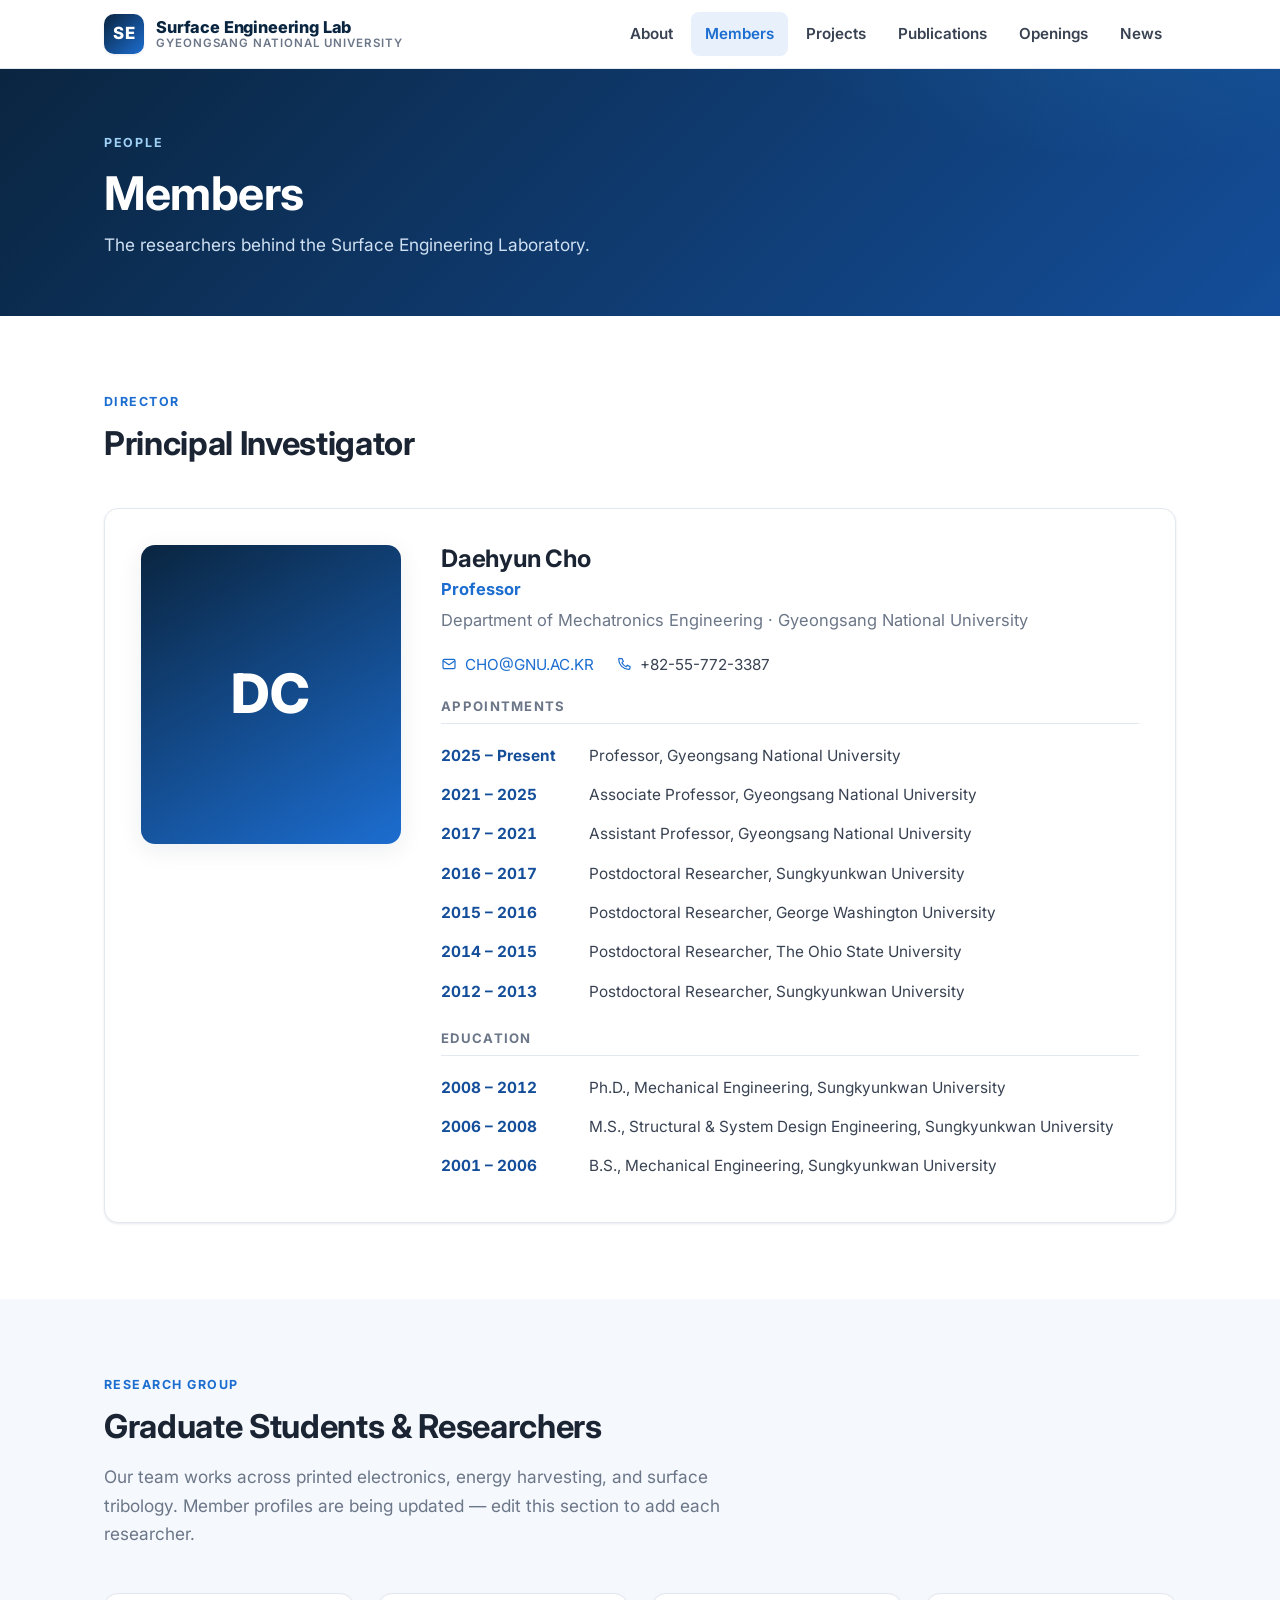
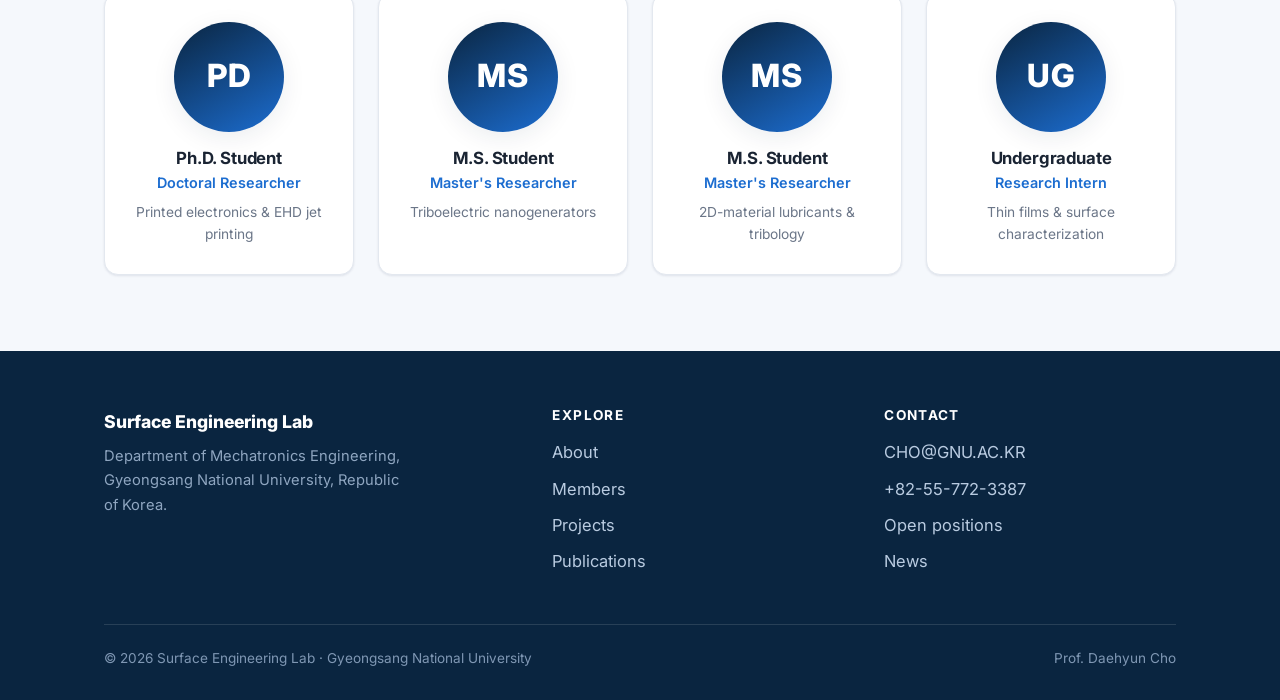
==== commit 1a0c93dd: "Add files via upload" ====
--- a/members.html
+++ b/members.html
@@ -52,7 +52,10 @@
     </div>
 
     <div class="profile">
-      <div class="avatar"><span class="initials">DC</span></div>
+      <div class="avatar">
+        <img src="daehyun-cho.jpg" alt="Prof. Daehyun Cho" onerror="this.remove()">
+        <span class="initials">DC</span>
+      </div>
       <div class="profile-body">
         <h3>Daehyun Cho</h3>
         <div class="profile-role">Professor</div>
--- a/style.css
+++ b/style.css
@@ -182,11 +182,16 @@
   padding: 36px; box-shadow: var(--shadow-sm);
 }
 .avatar {
+  position: relative;
   aspect-ratio: 1/1.15; border-radius: var(--radius); overflow: hidden;
   background: linear-gradient(150deg, var(--navy), var(--blue));
   display: grid; place-items: center; color: #fff; box-shadow: var(--shadow-md);
 }
 .avatar .initials { font-size: 3.4rem; font-weight: 800; letter-spacing: 1px; }
+.avatar img {
+  position: absolute; inset: 0; width: 100%; height: 100%;
+  object-fit: cover; object-position: 68% 32%; display: block;
+}
 .profile-body h3 { font-size: 1.5rem; margin-bottom: 2px; }
 .profile-role { color: var(--blue); font-weight: 700; margin-bottom: 4px; }
 .profile-affil { color: var(--muted); margin-bottom: 18px; }
@@ -312,13 +317,15 @@
 }
 .cover-ph strong { color: var(--blue-dark); font-size: .9rem; }
 .cover-frame img[src]:not([src=""]) + .cover-ph { display: none; }
-.cover-ribbon {
-  position: absolute; top: 12px; left: 12px; z-index: 2;
-  background: var(--blue); color: #fff; font-size: .72rem; font-weight: 700;
-  letter-spacing: .05em; text-transform: uppercase; padding: 5px 11px; border-radius: 999px;
-  box-shadow: var(--shadow-sm);
-}
-.cover-meta { padding: 18px 20px 20px; display: flex; flex-direction: column; gap: 6px; flex: 1; }
+.cover-frame { border-bottom: 1px solid var(--line); }
+.cover-meta { padding: 16px 20px 20px; display: flex; flex-direction: column; gap: 7px; flex: 1; }
+.cover-tag {
+  align-self: flex-start; display: inline-flex; align-items: center; gap: 6px;
+  background: var(--blue-light); color: var(--blue-dark);
+  font-size: .68rem; font-weight: 800; letter-spacing: .08em; text-transform: uppercase;
+  padding: 4px 10px; border-radius: 999px;
+}
+.cover-tag::before { content: ""; width: 6px; height: 6px; border-radius: 50%; background: var(--accent); }
 .cover-journal { color: var(--navy); font-weight: 800; font-size: 1rem; line-height: 1.25; }
 .cover-desc { color: var(--muted); font-size: .86rem; line-height: 1.5; }
 .cover-link { margin-top: auto; font-weight: 700; font-size: .85rem; color: var(--blue); }
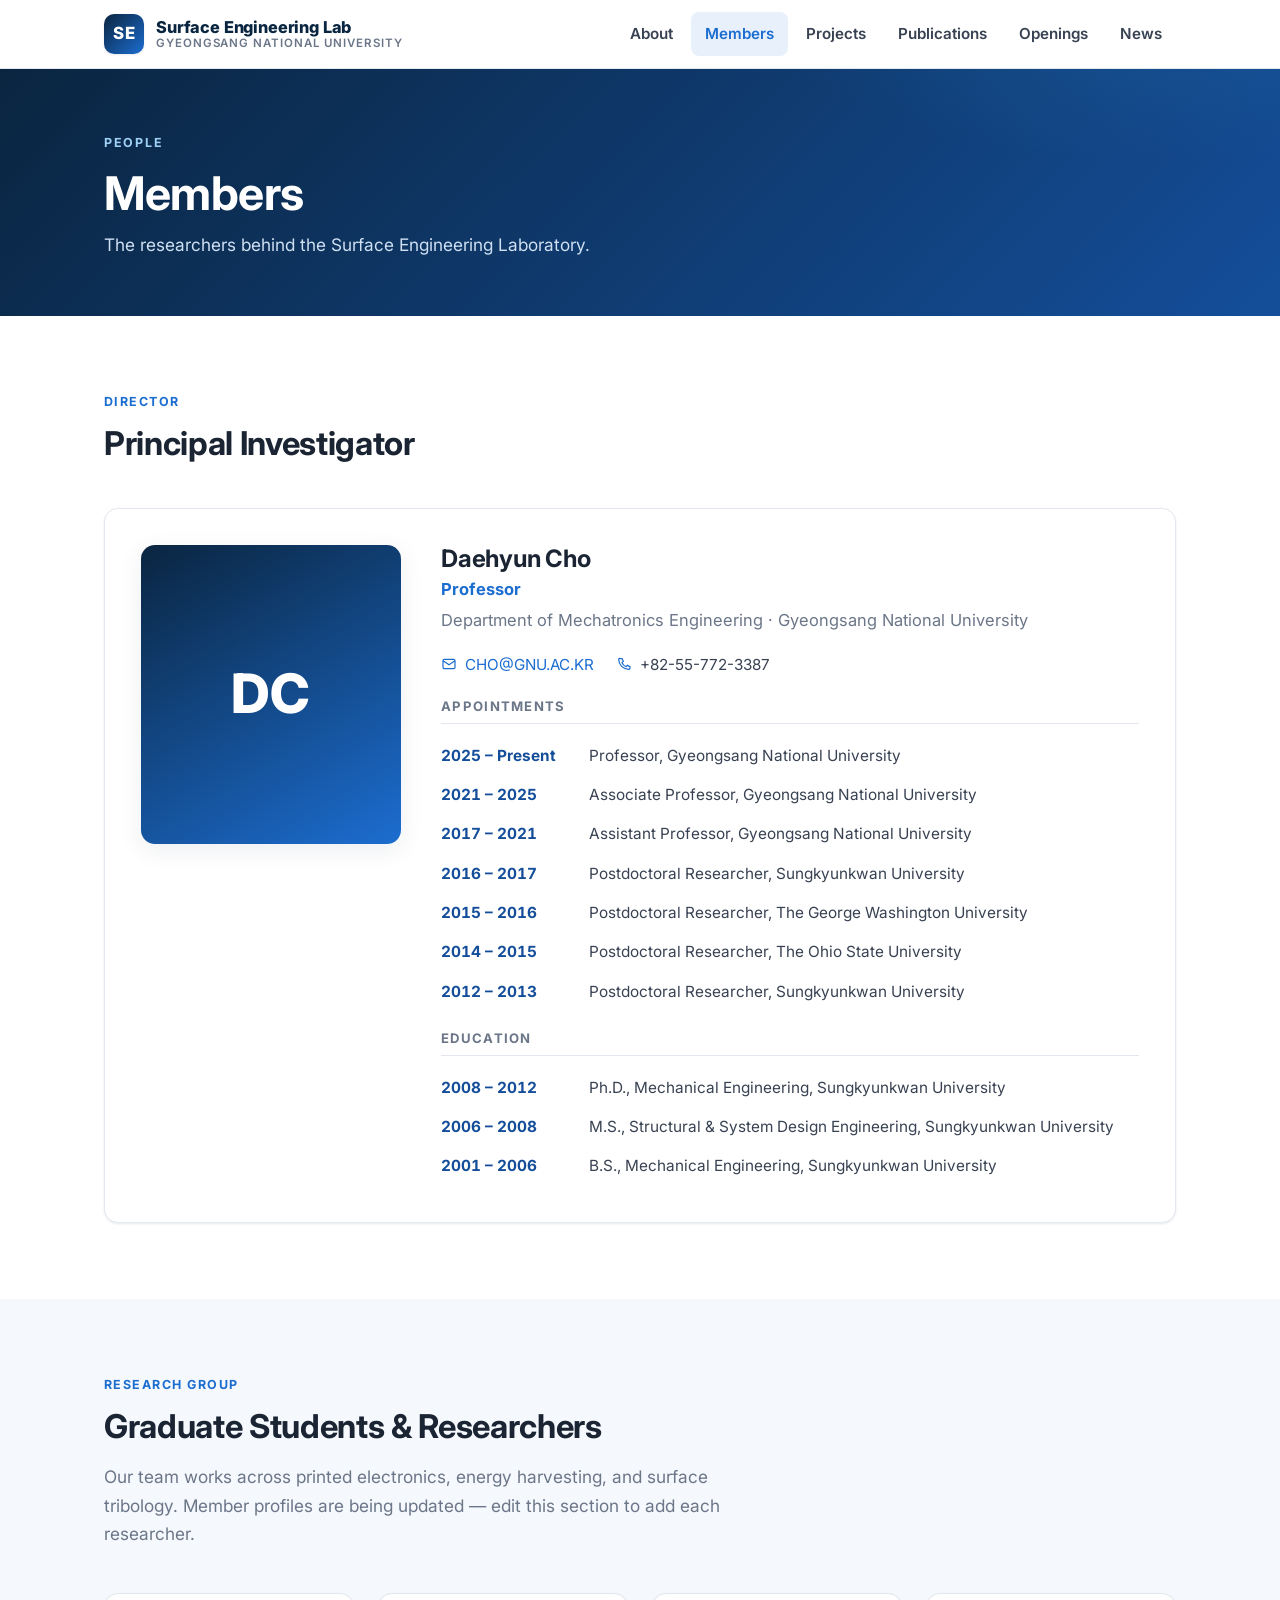
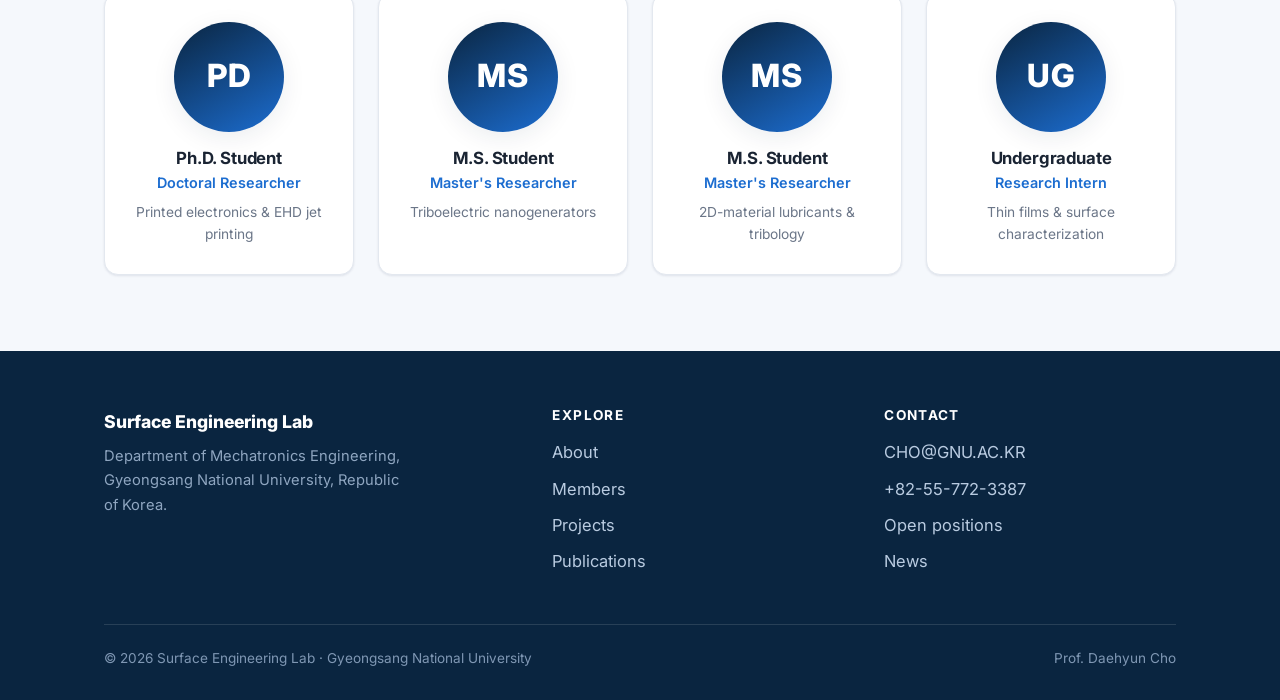
==== commit f1c76cf0: "Add files via upload" ====
--- a/members.html
+++ b/members.html
@@ -79,7 +79,7 @@
             <li><span class="yr">2021 – 2025</span><span class="what">Associate Professor, Gyeongsang National University</span></li>
             <li><span class="yr">2017 – 2021</span><span class="what">Assistant Professor, Gyeongsang National University</span></li>
             <li><span class="yr">2016 – 2017</span><span class="what">Postdoctoral Researcher, Sungkyunkwan University</span></li>
-            <li><span class="yr">2015 – 2016</span><span class="what">Postdoctoral Researcher, George Washington University</span></li>
+            <li><span class="yr">2015 – 2016</span><span class="what">Postdoctoral Researcher, The George Washington University</span></li>
             <li><span class="yr">2014 – 2015</span><span class="what">Postdoctoral Researcher, The Ohio State University</span></li>
             <li><span class="yr">2012 – 2013</span><span class="what">Postdoctoral Researcher, Sungkyunkwan University</span></li>
           </ul>
